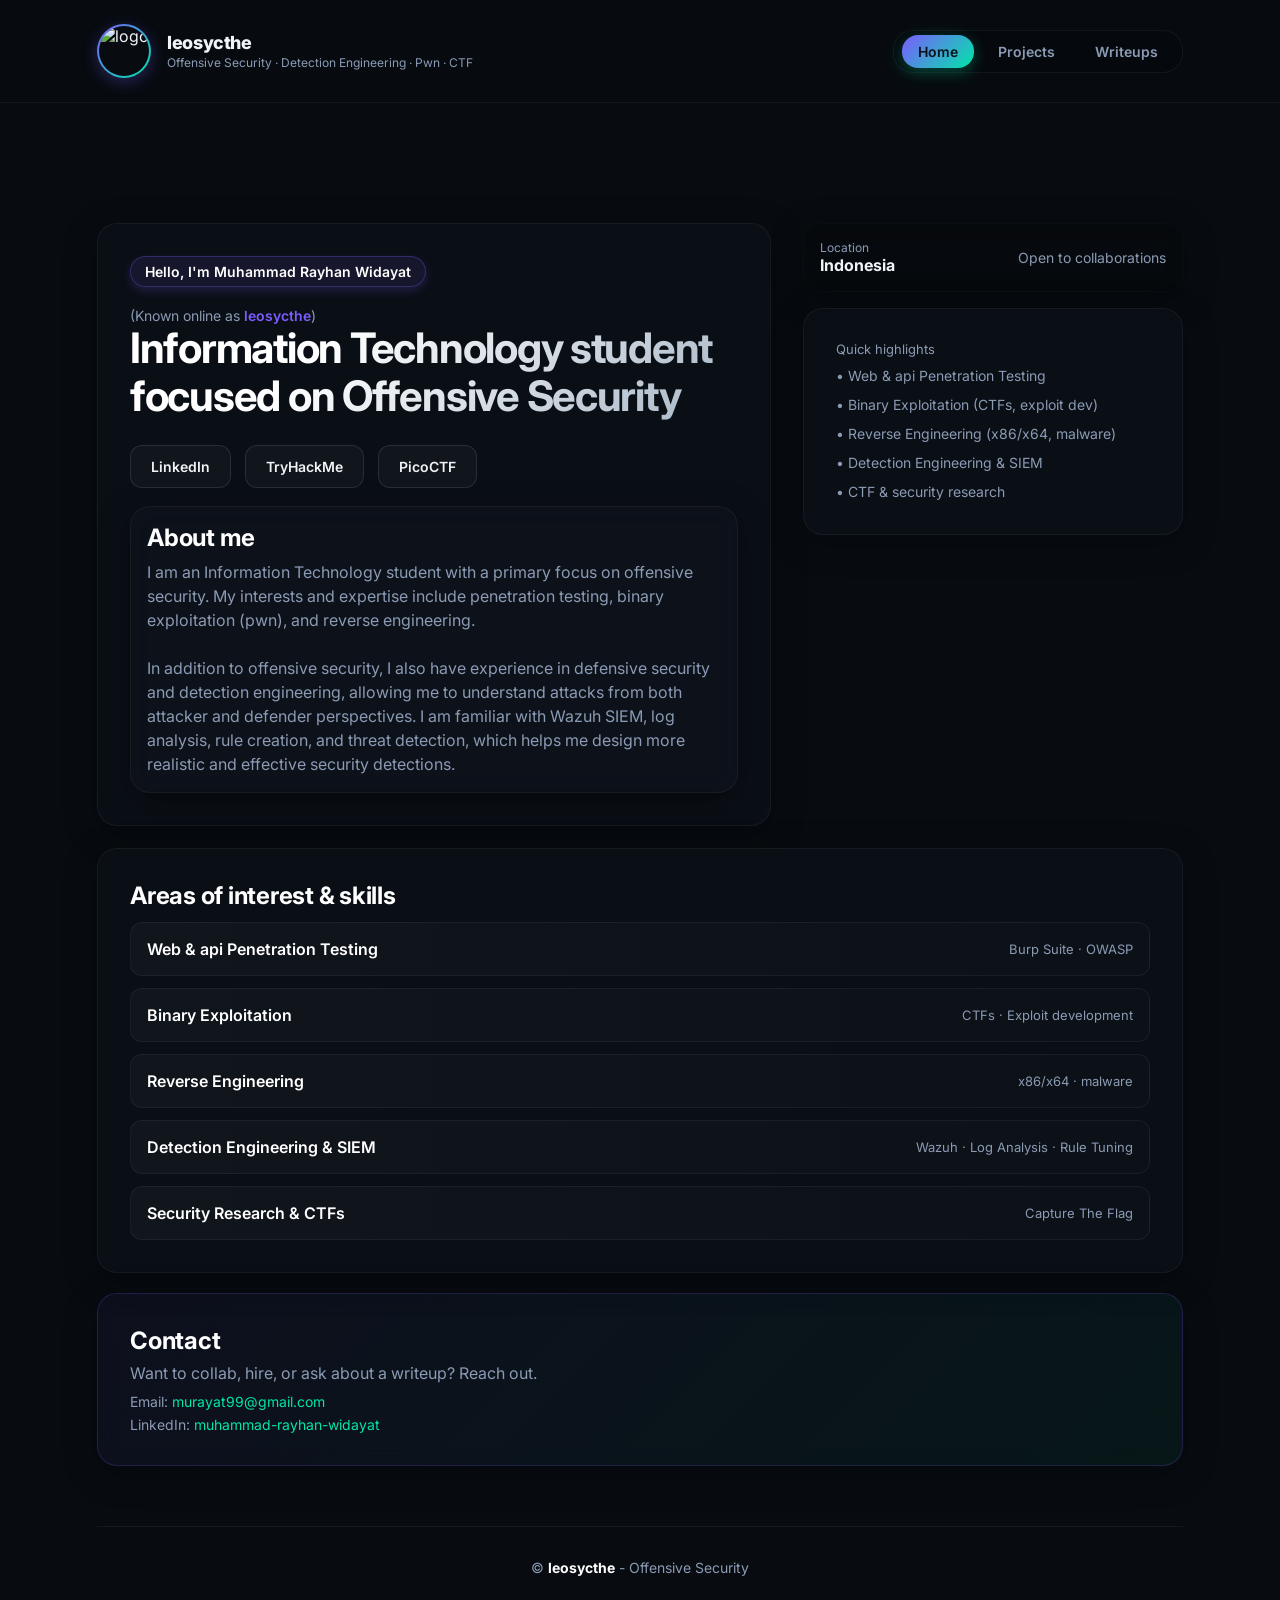
==== index.html @ 74a2d5d4 "pembaruan tampilan" ====
<!doctype html>
<html lang="en">
<head>
  <meta charset="utf-8" />
  <meta name="viewport" content="width=device-width,initial-scale=1" />
  <title>leosycthe — Offensive Security Portfolio</title>
  <link href="https://fonts.googleapis.com/css2?family=Inter:wght@300;400;600;800&display=swap" rel="stylesheet">
  <meta name="description" content="leosycthe — Offensive security student" />
  <link rel="stylesheet" href="style/style.css">
  <!-- FAVICON & APP ICONS -->
  <link rel="manifest" href="/favicon/manifest.json">
  <meta name="theme-color" content="#0b0f14">
  <link rel="icon" type="image/png" sizes="32x32" href="/favicon/favicon-32x32.png">
  <link rel="icon" type="image/png" sizes="16x16" href="/favicon/favicon-16x16.png">
  <link rel="icon" type="image/png" sizes="96x96" href="/favicon/favicon-96x96.png">
  <link rel="shortcut icon" href="/favicon/favicon.ico">
  <!-- Apple iOS -->
  <link rel="apple-touch-icon" sizes="180x180" href="/favicon/apple-icon-180x180.png">
  <!-- Windows tiles -->
  <meta name="msapplication-TileColor" content="#0b0f14">
  <meta name="msapplication-TileImage" content="/favicon/ms-icon-144x144.png">
</head>

<body>
  <header>
    <div class="container">
      <nav>
        <div class="brand">
          <div class="logo"><img src="kanaderasio1.png" alt="logo" class="logo-img"></div>
          <div class="brand-text">
            <div class="brand-name">leosycthe</div>
            <div class="brand-desc">Offensive Security · Detection Engineering · Pwn · CTF</div>
          </div>
        </div>



          <button class="nav-toggle" aria-label="Toggle menu" aria-expanded="false" aria-controls="navlinks">
             <span class="hamburger">
              <span></span>
              <span></span>
              <span></span>
            </span>
          </button>
        <div id="navlinks" class="navlinks">
          <a href="/" class="active">Home</a>
          <a href="project.html">Projects</a>
          <a href="writeup.html">Writeups</a>
        </div>
      </nav>
    </div>
  </header>

  <main>
    <div class="container">
      <section class="hero">
        <div class="hero-left card">
          <div class="role">Hello, I'm <span style="color:#fff">Muhammad Rayhan Widayat</span></div>
            <div style="font-size: 14px; color: var(--muted); margin-top: 4px;">
            (Known online as <span style="color: var(--accent); font-weight: 600;">leosycthe</span>)
            </div>
          <h1>Information Technology student focused on Offensive Security</h1>
          <div class="cta">
            <a class="btn" href="https://www.linkedin.com/in/muhammad-rayhan-widayat/" target="_blank" rel="noopener">LinkedIn</a>
            <a class="btn" href="https://tryhackme.com/p/leosycthe" target="_blank" rel="noopener">TryHackMe</a>
            <a class="btn" href="https://play.picoctf.org/users/leosycthe" target="_blank" rel="noopener">PicoCTF</a>
          </div>

          <section id="about" style="margin-top:18px">
            <div class="card" style="padding:16px">
              <h3 style="margin:0 0 8px">About me</h3>
              <p style="margin:0;color:var(--muted);line-height:1.5">I am an Information Technology student with a primary focus on offensive security. My interests and expertise include penetration testing, binary exploitation (pwn), and reverse engineering.<br><br>In addition to offensive security, I also have experience in defensive security and detection engineering, allowing me to understand attacks from both attacker and defender perspectives. I am familiar with Wazuh SIEM, log analysis, rule creation, and threat detection, which helps me design more realistic and effective security detections.</p>
            </div>
          </section>
        </div>

        <aside class="hero-right">
          <div class="card stat">
            <div>
              <div style="font-size:12px;color:var(--muted)">Location</div>
              <div style="font-weight:700">Indonesia</div>
            </div>
            <div class="small">Open to collaborations</div>
          </div>

          <div class="card">
            <div style="font-size:13px;color:var(--muted);margin-bottom:8px">Quick highlights</div>
            <div style="display:grid;gap:8px">
              <div class="small">• Web & api Penetration Testing</div>
              <div class="small">• Binary Exploitation (CTFs, exploit dev)</div>
              <div class="small">• Reverse Engineering (x86/x64, malware)</div>
              <div class="small">• Detection Engineering & SIEM</div>
              <div class="small">• CTF & security research</div>
            </div>
          </div>


          <!-- masih dalam pengembangan untuk isinya-->
          <!-- <div class="card codebox">
            <div style="font-size:12px;color:var(--muted);margin-bottom:6px">Tech stack</div>
            <div>Tools: Burpsuite, IDA Free, GDB, Genymotion, Nmap, , Burp Suite, Nmap</div>
          </div> -->
        </aside>
      </section>

      <section id="skills" style="margin-top:22px">
        <div class="card">
          <h3 style="margin:0 0 12px">Areas of interest & skills</h3>
          <div class="skills-list">
            <div class="skill"><strong>Web & api Penetration Testing</strong><div style="margin-left:auto;color:var(--muted);font-size:13px">Burp Suite · OWASP</div></div>
            <div class="skill"><strong>Binary Exploitation</strong><div style="margin-left:auto;color:var(--muted);font-size:13px">CTFs · Exploit development</div></div>
            <div class="skill"><strong>Reverse Engineering</strong><div style="margin-left:auto;color:var(--muted);font-size:13px">x86/x64 · malware</div></div>
            <div class="skill"><strong>Detection Engineering & SIEM</strong><div style="margin-left:auto;color:var(--muted);font-size:13px">Wazuh · Log Analysis · Rule Tuning</div></div>
            <div class="skill"><strong>Security Research & CTFs</strong><div style="margin-left:auto;color:var(--muted);font-size:13px">Capture The Flag</div></div>
            
        </div>
      </section>


      <!-- masih dalam pengembangan isinya mau diperbaiki seperti link writeup,ku buka komennya kalau udah jadi halaman writeup dll -->
      <!-- <section id="projects">
        <h3 style="margin:10px 0">Projects & selected work</h3>
        <div class="projects">
          <article class="project card">
            <div>
              <strong>CTF  pwn challenge</strong>
              <p style="margin:8px 0 0;color:var(--muted);font-size:14px">Designed a binary exploitation challenge for CTF participants — includes heap manipulation and ROP.</p>
            </div>
            <div style="display:flex;gap:8px;margin-top:12px">
              <a class="btn" href="#" onclick="alert('Edit project links in the code to point to your repo or writeup')">View repo</a>
              <a class="btn" href="#" onclick="alert('Add writeup URL')">Writeup</a>
            </div>
          </article>

          <article class="project card">
            <div>
              <strong>Web pen-test report</strong>
              <p style="margin:8px 0 0;color:var(--muted);font-size:14px">Comprehensive assessment covering XSS, SQL injection, auth bypass, and deployment hardening recommendations.</p>
            </div>
            <div style="display:flex;gap:8px;margin-top:12px">
              <a class="btn" href="#">View report</a>
              <a class="btn" href="#">Details</a>
            </div>
          </article>

          <article class="project card">
            <div>
              <strong>Reverse engineering: x86 challenge</strong>
              <p style="margin:8px 0 0;color:var(--muted);font-size:14px">Reverse-engineered a protected binary to recover algorithm and bypass license check.</p>
            </div>
            <div style="display:flex;gap:8px;margin-top:12px">
              <a class="btn" href="#">Repo</a>
              <a class="btn" href="#">Writeup</a>
            </div>
          </article>
        </div>
      </section> -->

      <section id="contact" style="margin-top:20px">
        <div class="card" style="display:flex;gap:18px;align-items:center;flex-wrap:wrap;justify-content:space-between">
          <div>
            <h3 style="margin:0 0 8px">Contact</h3>
            <p style="margin:0;color:var(--muted)">Want to collab, hire, or ask about a writeup? Reach out.</p>
            <div style="margin-top:10px;color:var(--muted);font-size:14px">Email: <a href="mailto:murayat99@gmail.com">murayat99@gmail.com</a></div>
            <div style="margin-top:6px;color:var(--muted);font-size:14px">LinkedIn: <a href="https://www.linkedin.com/in/muhammad-rayhan-widayat/" target="_blank" rel="noopener">muhammad-rayhan-widayat</a></div>
          </div>

        <!-- <div style="min-width:260px; margin-left:auto;">
        <a class="btn primary"
        href="https://mail.google.com/mail/?view=cm&fs=1&to=murayat99@gmail.com&su=Hello%20Leo&body=Hi,%20I%20want%20to%20collaborate..."
        target="_blank">
        Send Message
        </a>
        </div> -->

        </div>
      </section>

      <footer>
        <div class="links">
          <div>© <strong>leosycthe</strong> - Offensive Security</div>
        </div>
      </footer>

    </div>
  </main>

  <script>
    // croll dengan smooth
    document.querySelectorAll('a[href^="#"]').forEach(a=>{
      a.addEventListener('click', e=>{
        const href = a.getAttribute('href');
        if(href.length>1){
          e.preventDefault();
          document.querySelector(href).scrollIntoView({behavior:'smooth',block:'start'});
        }
      })
    });

    // Aksesibilitas 
    (function(){
      function handleFirstTab(e){
        if(e.key==='Tab') document.body.classList.add('user-is-tabbing');
      }
      window.addEventListener('keydown', handleFirstTab);
    })();
  </script>
  <script src="script.js"></script>
</body>
</html>
---- style/style.css ----
:root {
  --bg: #080c11;
  --bg-2: #0b1118;
  --panel: rgba(15, 22, 32, 0.4);
  --muted: #8b9bb4;
  --text: #f0f4f8;
  --accent: #7c5cff;
  --accent-2: #00e6a8;
  --glass-bg: rgba(255, 255, 255, 0.02);
  --glass-border: rgba(255, 255, 255, 0.05);
  --card-shadow: 0 8px 32px 0 rgba(0, 0, 0, 0.37);
  font-family: 'Inter', system-ui, -apple-system, sans-serif;
  color-scheme: dark;
}

* { box-sizing: border-box; }

html, body {
  margin: 0;
  padding: 0;
  background-color: var(--bg);
  color: var(--text);
  -webkit-font-smoothing: antialiased;
  min-height: 100vh;
  position: relative;
  overflow-x: clip; /* clip instead of hidden keeps position: sticky working */
}

/* Dynamic Glowing Background Orbs */
body::before, body::after {
  content: "";
  position: fixed;
  border-radius: 50%;
  filter: blur(120px);
  z-index: -1;
  opacity: 0.25;
  animation: pulseRotate 15s infinite alternate ease-in-out;
}
body::before {
  width: 600px;
  height: 600px;
  background: var(--accent);
  top: -150px;
  left: -200px;
}
body::after {
  width: 500px;
  height: 500px;
  background: var(--accent-2);
  bottom: -100px;
  right: -150px;
  animation-duration: 20s;
  animation-direction: alternate-reverse;
}

@keyframes pulseRotate {
  0% { transform: scale(1) translate(0, 0); opacity: 0.2; }
  50% { opacity: 0.35; }
  100% { transform: scale(1.1) translate(50px, 30px); opacity: 0.2; }
}

a { color: var(--accent-2); text-decoration: none; transition: 0.3s ease; }
a:hover { color: #fff; text-shadow: 0 0 8px var(--accent-2); }
img { max-width: 100%; display: block; }

/* Header & Nav */
header {
  position: sticky; top: 0; z-index: 50;
  background: rgba(8, 12, 17, 0.6);
  backdrop-filter: blur(16px);
  -webkit-backdrop-filter: blur(16px);
  border-bottom: 1px solid var(--glass-border);
}
.container { max-width: 1150px; margin: 0 auto; padding: 24px 32px; }

nav { display: flex; gap: 16px; align-items: center; justify-content: space-between; }
.brand { display: flex; align-items: center; gap: 16px; }

/* Enhanced Logo to match the image beautifully */
.logo {
  flex-shrink: 0; /* Mencegah gambar lonjong/tertekan di mobile */
  width: 54px; height: 54px;
  border-radius: 50%;
  overflow: hidden;
  display: flex; align-items: center; justify-content: center;
  border: 2px solid transparent;
  background-image: linear-gradient(var(--bg), var(--bg)), linear-gradient(135deg, var(--accent), var(--accent-2));
  background-origin: border-box;
  background-clip: content-box, border-box;
  box-shadow: 0 4px 15px rgba(124, 92, 255, 0.3);
  transition: transform 0.3s ease;
}
.logo:hover { transform: scale(1.05) rotate(5deg); }
.logo img { width: 100%; height: 100%; object-fit: cover; }

.brand-text { display: flex; flex-direction: column; }
.brand-name { font-weight: 800; font-size: 18px; letter-spacing: -0.02em; }
.brand-desc { font-size: 12px; color: var(--muted); margin-top: 2px; }

.navlinks { display: flex; gap: 8px; align-items: center; background: rgba(0,0,0,0.2); border-radius: 20px; padding: 4px 8px; border: 1px solid var(--glass-border); }
.navlinks a { 
  padding: 8px 16px; border-radius: 16px; font-weight: 600; font-size: 14px; 
  color: var(--muted); transition: 0.3s ease;
}
.navlinks a:hover { color: #fff; background: rgba(255,255,255,0.05); text-shadow: none; }
.navlinks a.active {
  background: linear-gradient(135deg, var(--accent), var(--accent-2));
  color: #0b1118;
  box-shadow: 0 4px 15px rgba(0, 230, 168, 0.3);
}

/* Layout */
main { padding: 48px 0; animation: fadeIn 0.8s ease-out; }
@keyframes fadeIn {
  from { opacity: 0; transform: translateY(20px); }
  to { opacity: 1; transform: translateY(0); }
}

.hero { display: grid; grid-template-columns: 1fr 380px; gap: 32px; align-items: start; }

/* Glassmorphism Cards */
.card {
  background: var(--panel);
  backdrop-filter: blur(10px);
  -webkit-backdrop-filter: blur(10px);
  padding: 32px;
  border-radius: 20px;
  box-shadow: var(--card-shadow);
  border: 1px solid var(--glass-border);
  transition: transform 0.3s ease, border-color 0.3s ease, box-shadow 0.3s ease;
}
.card:hover {
  border-color: rgba(124, 92, 255, 0.4);
  box-shadow: 0 12px 40px rgba(0, 0, 0, 0.5), 0 0 20px rgba(124, 92, 255, 0.1);
}

/* Typography Enhancements */
.role { 
  display: inline-block;
  background: rgba(124,92,255,0.1);
  color: #fff;
  border: 1px solid rgba(124,92,255,0.3);
  padding: 6px 14px;
  border-radius: 24px;
  font-weight: 600;
  font-size: 14px;
  margin-bottom: 16px;
  box-shadow: 0 4px 10px rgba(124,92,255,0.2);
}
.hero-left h1 { 
  font-size: 42px; 
  margin: 0 0 12px; 
  line-height: 1.15;
  letter-spacing: -0.03em;
  background: linear-gradient(135deg, #fff 30%, #a4b4c4 100%);
  -webkit-background-clip: text;
  background-clip: text;
  -webkit-text-fill-color: transparent;
}
.tagline { color: var(--muted); margin-bottom: 24px; font-size: 16px; line-height: 1.6; }

/* Buttons */
.cta { display: flex; gap: 14px; flex-wrap: wrap; margin-top: 24px; }
.btn {
  background: rgba(255,255,255,0.03);
  border: 1px solid rgba(255,255,255,0.1);
  padding: 12px 20px;
  border-radius: 12px;
  color: var(--text);
  font-weight: 600;
  font-size: 14px;
  transition: all 0.3s cubic-bezier(0.4, 0, 0.2, 1);
  cursor: pointer;
}
.btn:hover { 
  background: rgba(255,255,255,0.08); 
  transform: translateY(-2px);
  border-color: rgba(255,255,255,0.2);
  text-shadow: none;
}
.btn.primary { 
  background: linear-gradient(135deg, var(--accent), var(--accent-2));
  color: #0b1118; border: none;
  box-shadow: 0 4px 15px rgba(124, 92, 255, 0.3);
}
.btn.primary:hover {
  transform: translateY(-2px);
  box-shadow: 0 6px 20px rgba(0, 230, 168, 0.4);
  color: #000;
}

/* Right Aside stats */
.hero-right { display: flex; flex-direction: column; gap: 16px; }
.stat {
  display: flex; justify-content: space-between; align-items: center; 
  padding: 16px; border-radius: 16px; background: rgba(0,0,0,0.2);
  border: 1px solid rgba(255,255,255,0.02);
}
.small { font-size: 14px; color: var(--muted); line-height: 1.5; }

/* Sections */
section { margin-top: 48px; }
section h3 { font-size: 24px; margin: 0 0 20px; color: #fff; font-weight: 700; letter-spacing: -0.01em; }

/* Skills List */
.skills-list { display: flex; flex-direction: column; gap: 12px; }
.skill { 
  display: flex; align-items: center; gap: 12px; 
  padding: 16px; border-radius: 12px; 
  background: linear-gradient(90deg, rgba(255,255,255,0.03), rgba(255,255,255,0.01)); 
  border: 1px solid var(--glass-border);
  transition: transform 0.3s ease, border-color 0.3s ease;
}
.skill:hover {
  transform: translateX(5px);
  border-color: rgba(0, 230, 168, 0.4);
  background: linear-gradient(90deg, rgba(0,230,168,0.05), transparent);
}
.skill strong { font-weight: 600; color: #fff; }

/* Projects Grid */
.projects { display: grid; grid-template-columns: repeat(auto-fit, minmax(300px, 1fr)); gap: 24px; }
.project {
  position: relative; overflow: hidden;
  padding: 24px; border-radius: 20px;
  background: linear-gradient(180deg, rgba(20,28,40,0.6), rgba(15,22,32,0.4));
  border: 1px solid var(--glass-border);
  min-height: 220px; display: flex; flex-direction: column; justify-content: space-between; gap: 16px;
  transition: all 0.4s cubic-bezier(0.175, 0.885, 0.32, 1.275);
}
.project::before {
  content: "";
  position: absolute; top: 0; left: 0; right: 0; height: 3px;
  background: linear-gradient(90deg, var(--accent), var(--accent-2));
  opacity: 0; transition: opacity 0.3s ease;
}
.project:hover { transform: translateY(-8px); box-shadow: 0 15px 35px rgba(0,0,0,0.6); border-color: rgba(255,255,255,0.1); }
.project:hover::before { opacity: 1; }

.project .meta { display: flex; align-items: center; color: var(--accent-2); font-size: 12px; font-weight: 600; text-transform: uppercase; letter-spacing: 0.05em; margin-top: 4px; }
.project .title { font-weight: 800; font-size: 20px; color: #fff; }
.project .desc { color: var(--muted); font-size: 15px; line-height: 1.5; margin: 8px 0 0; }
.project .tags { display: flex; gap: 8px; flex-wrap: wrap; margin-top: 16px; }
.tag { 
  font-size: 11px; padding: 4px 10px; border-radius: 20px; 
  background: rgba(124, 92, 255, 0.1); color: #c4b5fd; 
  border: 1px solid rgba(124, 92, 255, 0.2); font-weight: 600;
  text-transform: uppercase; letter-spacing: 0.05em;
}

/* Writeups Page */
.writeup-year { margin-top: 48px; }
.year-title { font-size: 28px; font-weight: 800; color: #fff; margin-bottom: 24px; position:relative; display:inline-block;}
.year-title::after { content:""; position:absolute; bottom:-4px; left:0; width:50%; height:3px; background:var(--accent); border-radius:2px; }

.writeup-list { list-style: none; padding: 0; margin: 0; }
.writeup-list li {
  display: grid; grid-template-columns: 1fr auto; align-items: center; gap: 24px;
  padding: 20px 24px; border-bottom: 1px solid rgba(255,255,255,0.03);
  transition: background 0.3s ease; border-radius: 12px;
}
.writeup-list li:hover { background: rgba(255,255,255,0.02); padding-left: 32px; }
.writeup-list li a { color: #fff; font-weight: 600; font-size: 16px; }
.writeup-list .date { font-size: 14px; color: var(--accent-2); font-weight: 600; }

/* Contact */
#contact .card {
  background: linear-gradient(135deg, rgba(124,92,255,0.05), rgba(0,230,168,0.05));
  border-color: rgba(124,92,255,0.2);
}

/* Footer */
footer { margin-top: 60px; padding: 32px 0; border-top: 1px solid var(--glass-border); color: var(--muted); text-align: center; font-size: 14px; }
.links strong { color: #fff; }

/* Mobile Menu Toggle */
.nav-toggle { display: none; background: transparent; border: 0; padding: 8px; cursor: pointer; }
.hamburger { display: inline-block; width: 24px; height: 18px; position: relative; }
.hamburger span {
  position: absolute; left: 0; right: 0; height: 2px;
  background: #fff; border-radius: 2px;
  transition: all .3s ease;
}
.hamburger span:nth-child(1) { top: 0px; }
.hamburger span:nth-child(2) { top: 8px; }
.hamburger span:nth-child(3) { top: 16px; }

.nav-toggle.open .hamburger span:nth-child(1) { top: 8px; transform: rotate(45deg); }
.nav-toggle.open .hamburger span:nth-child(2) { opacity: 0; }
.nav-toggle.open .hamburger span:nth-child(3) { top: 8px; transform: rotate(-45deg); }

/* Responsive */
@media (max-width: 1000px) {
  .container { padding: 20px 24px; }
  .hero { grid-template-columns: 1fr; gap: 24px; }
  main { padding: 32px 0; }
  
  .brand { gap: 12px; }
  .brand-name { font-size: 16px; }
  .brand-desc { display: none; } /* Sembunyikan deskripsi di mobile agar logo & toggle muat */
  
  .navlinks { display: none; }
  .logo { width: 42px; height: 42px; flex-shrink: 0; }
  
  .hero-right { order: 2; gap: 12px; }
  .hero-left h1 { font-size: 32px; margin-bottom: 8px; }
  .card { padding: 20px; border-radius: 16px; }
  
  .projects { grid-template-columns: 1fr; }
  .project { min-height: auto; padding: 20px; }
  
  .nav-toggle { display: flex; align-items: center; justify-content: center; z-index: 100; padding: 6px; }
  
  .navlinks {
    display: flex; flex-direction: column; position: absolute;
    top: 64px; right: 20px; left: 20px;
    background: rgba(15,22,32,0.95);
    backdrop-filter: blur(20px); -webkit-backdrop-filter: blur(20px);
    padding: 16px; gap: 8px; border-radius: 12px;
    border: 1px solid var(--glass-border);
    box-shadow: 0 20px 40px rgba(0,0,0,0.8);
    opacity: 0; transform: translateY(-10px);
    pointer-events: none; transition: all .3s ease; z-index: 60;
  }
  .navlinks a { width: 100%; text-align: center; }
  .navlinks.open { opacity: 1; transform: translateY(0); pointer-events: auto; }
}
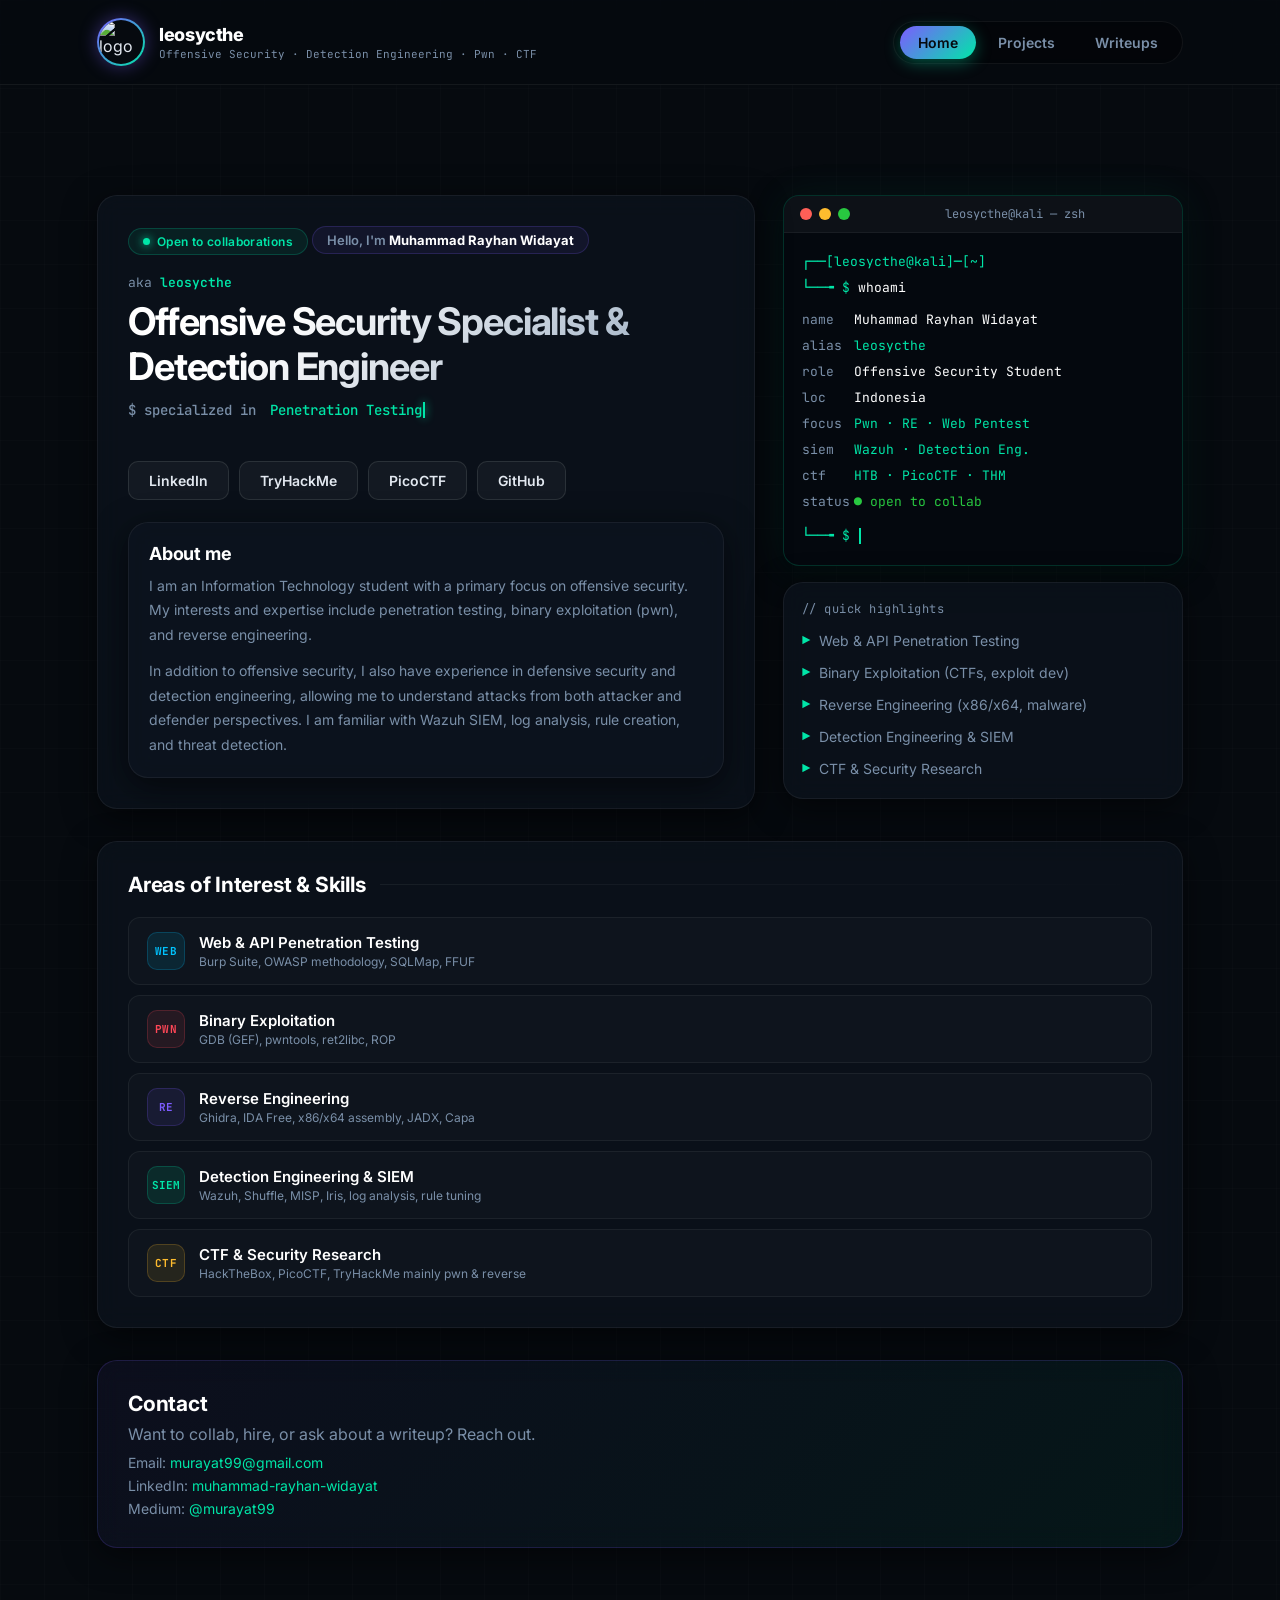
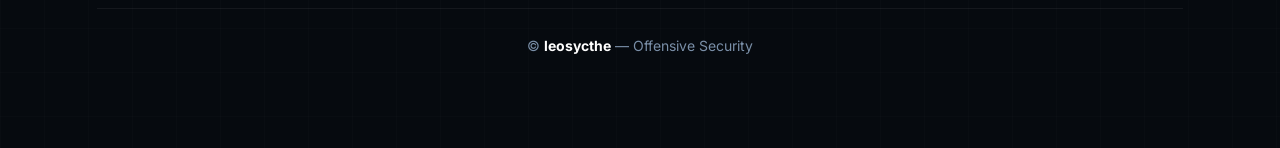
==== commit c4d281fb: "update and SEO" ====
--- a/index.html
+++ b/index.html
@@ -3,22 +3,76 @@
 <head>
   <meta charset="utf-8" />
   <meta name="viewport" content="width=device-width,initial-scale=1" />
-  <title>leosycthe — Offensive Security Portfolio</title>
-  <link href="https://fonts.googleapis.com/css2?family=Inter:wght@300;400;600;800&display=swap" rel="stylesheet">
-  <meta name="description" content="leosycthe — Offensive security student" />
+  <title>Muhammad Rayhan Widayat (leosycthe) — Offensive Security & Detection Engineering</title>
+  <meta name="description" content="Portfolio of Muhammad Rayhan Widayat, an IT student specializing in offensive security: web & API pentesting, binary exploitation (pwn), reverse engineering, and detection engineering with Wazuh SIEM." />
+  <meta name="robots" content="index, follow" />
+  <meta name="author" content="Muhammad Rayhan Widayat" />
+  <link rel="canonical" href="https://leosycthe.github.io/" />
+
+  <!-- Open Graph -->
+  <meta property="og:type" content="website" />
+  <meta property="og:url" content="https://leosycthe.github.io/" />
+  <meta property="og:site_name" content="leosycthe" />
+  <meta property="og:title" content="Muhammad Rayhan Widayat — Offensive Security Portfolio" />
+  <meta property="og:description" content="IT student focused on offensive security: web pentesting, binary exploitation, reverse engineering, and detection engineering. CTF player on HackTheBox & PicoCTF." />
+  <meta property="og:image" content="https://leosycthe.github.io/kanaderasio1.png" />
+  <meta property="og:image:width" content="400" />
+  <meta property="og:image:height" content="400" />
+  <meta property="og:locale" content="en_US" />
+
+  <!-- Twitter Card -->
+  <meta name="twitter:card" content="summary" />
+  <meta name="twitter:title" content="Muhammad Rayhan Widayat — Offensive Security Portfolio" />
+  <meta name="twitter:description" content="IT student focused on offensive security: web pentesting, binary exploitation, reverse engineering, and detection engineering." />
+  <meta name="twitter:image" content="https://leosycthe.github.io/kanaderasio1.png" />
+
+  <!-- Fonts -->
+  <link rel="preconnect" href="https://fonts.googleapis.com" />
+  <link rel="preconnect" href="https://fonts.gstatic.com" crossorigin />
+  <link href="https://fonts.googleapis.com/css2?family=Inter:wght@300;400;600;800&family=JetBrains+Mono:wght@400;500;700&display=swap" rel="stylesheet">
   <link rel="stylesheet" href="style/style.css">
-  <!-- FAVICON & APP ICONS -->
+
+  <!-- Favicon -->
   <link rel="manifest" href="/favicon/manifest.json">
-  <meta name="theme-color" content="#0b0f14">
+  <meta name="theme-color" content="#060a0f">
   <link rel="icon" type="image/png" sizes="32x32" href="/favicon/favicon-32x32.png">
   <link rel="icon" type="image/png" sizes="16x16" href="/favicon/favicon-16x16.png">
   <link rel="icon" type="image/png" sizes="96x96" href="/favicon/favicon-96x96.png">
   <link rel="shortcut icon" href="/favicon/favicon.ico">
-  <!-- Apple iOS -->
   <link rel="apple-touch-icon" sizes="180x180" href="/favicon/apple-icon-180x180.png">
-  <!-- Windows tiles -->
-  <meta name="msapplication-TileColor" content="#0b0f14">
+  <meta name="msapplication-TileColor" content="#060a0f">
   <meta name="msapplication-TileImage" content="/favicon/ms-icon-144x144.png">
+
+  <!-- Structured data -->
+  <script type="application/ld+json">
+  {
+    "@context": "https://schema.org",
+    "@type": "Person",
+    "name": "Muhammad Rayhan Widayat",
+    "alternateName": "leosycthe",
+    "url": "https://leosycthe.github.io/",
+    "image": "https://leosycthe.github.io/kanaderasio1.png",
+    "email": "murayat99@gmail.com",
+    "jobTitle": "Offensive Security Student",
+    "description": "Information Technology student specializing in web & API penetration testing, binary exploitation, reverse engineering, and detection engineering with Wazuh SIEM.",
+    "knowsAbout": [
+      "Web Penetration Testing",
+      "API Security",
+      "Binary Exploitation",
+      "Reverse Engineering",
+      "Detection Engineering",
+      "SIEM",
+      "Capture The Flag"
+    ],
+    "sameAs": [
+      "https://www.linkedin.com/in/muhammad-rayhan-widayat/",
+      "https://github.com/muhammadrayhanwidayat",
+      "https://tryhackme.com/p/leosycthe",
+      "https://play.picoctf.org/users/leosycthe",
+      "https://medium.com/@murayat99"
+    ]
+  }
+  </script>
 </head>
 
 <body>
@@ -33,15 +87,9 @@
           </div>
         </div>
 
-
-
-          <button class="nav-toggle" aria-label="Toggle menu" aria-expanded="false" aria-controls="navlinks">
-             <span class="hamburger">
-              <span></span>
-              <span></span>
-              <span></span>
-            </span>
-          </button>
+        <button class="nav-toggle" aria-label="Toggle menu" aria-expanded="false" aria-controls="navlinks">
+          <span class="hamburger"><span></span><span></span><span></span></span>
+        </button>
         <div id="navlinks" class="navlinks">
           <a href="/" class="active">Home</a>
           <a href="project.html">Projects</a>
@@ -54,131 +102,179 @@
   <main>
     <div class="container">
       <section class="hero">
+
+        <!-- Left column -->
         <div class="hero-left card">
-          <div class="role">Hello, I'm <span style="color:#fff">Muhammad Rayhan Widayat</span></div>
-            <div style="font-size: 14px; color: var(--muted); margin-top: 4px;">
-            (Known online as <span style="color: var(--accent); font-weight: 600;">leosycthe</span>)
-            </div>
-          <h1>Information Technology student focused on Offensive Security</h1>
+          <div class="badge"><span class="badge-dot"></span>Open to collaborations</div>
+          <div class="role">Hello, I'm <span style="color:#fff;font-weight:700">Muhammad Rayhan Widayat</span></div>
+          <div style="font-size:13px;color:var(--muted);margin-top:3px;margin-bottom:2px;font-family:'JetBrains Mono',monospace">
+            aka <span style="color:var(--accent-2);font-weight:600">leosycthe</span>
+          </div>
+          <h1>Offensive Security Specialist &amp; Detection Engineer</h1>
+
+          <div class="typing-wrapper">
+            <span class="typing-prefix">$ specialized in&nbsp;</span>
+            <span id="typing-text"></span><span class="cursor"></span>
+          </div>
+
           <div class="cta">
             <a class="btn" href="https://www.linkedin.com/in/muhammad-rayhan-widayat/" target="_blank" rel="noopener">LinkedIn</a>
             <a class="btn" href="https://tryhackme.com/p/leosycthe" target="_blank" rel="noopener">TryHackMe</a>
             <a class="btn" href="https://play.picoctf.org/users/leosycthe" target="_blank" rel="noopener">PicoCTF</a>
-          </div>
-
-          <section id="about" style="margin-top:18px">
-            <div class="card" style="padding:16px">
-              <h3 style="margin:0 0 8px">About me</h3>
-              <p style="margin:0;color:var(--muted);line-height:1.5">I am an Information Technology student with a primary focus on offensive security. My interests and expertise include penetration testing, binary exploitation (pwn), and reverse engineering.<br><br>In addition to offensive security, I also have experience in defensive security and detection engineering, allowing me to understand attacks from both attacker and defender perspectives. I am familiar with Wazuh SIEM, log analysis, rule creation, and threat detection, which helps me design more realistic and effective security detections.</p>
+            <a class="btn" href="https://github.com/muhammadrayhanwidayat" target="_blank" rel="noopener">GitHub</a>
+          </div>
+
+          <section id="about" style="margin-top:22px">
+            <div class="card" style="padding:20px">
+              <h3 style="margin:0 0 10px;font-size:18px">About me</h3>
+              <p style="margin:0;color:var(--muted);line-height:1.75;font-size:14px">
+                I am an Information Technology student with a primary focus on offensive security.
+                My interests and expertise include penetration testing, binary exploitation (pwn), and reverse engineering.
+              </p>
+              <p style="margin:12px 0 0;color:var(--muted);line-height:1.75;font-size:14px">
+                In addition to offensive security, I also have experience in defensive security and detection engineering,
+                allowing me to understand attacks from both attacker and defender perspectives.
+                I am familiar with Wazuh SIEM, log analysis, rule creation, and threat detection.
+              </p>
             </div>
           </section>
         </div>
 
+        <!-- Right column -->
         <aside class="hero-right">
-          <div class="card stat">
-            <div>
-              <div style="font-size:12px;color:var(--muted)">Location</div>
-              <div style="font-weight:700">Indonesia</div>
-            </div>
-            <div class="small">Open to collaborations</div>
-          </div>
-
-          <div class="card">
-            <div style="font-size:13px;color:var(--muted);margin-bottom:8px">Quick highlights</div>
-            <div style="display:grid;gap:8px">
-              <div class="small">• Web & api Penetration Testing</div>
-              <div class="small">• Binary Exploitation (CTFs, exploit dev)</div>
-              <div class="small">• Reverse Engineering (x86/x64, malware)</div>
-              <div class="small">• Detection Engineering & SIEM</div>
-              <div class="small">• CTF & security research</div>
-            </div>
-          </div>
-
-
-          <!-- masih dalam pengembangan untuk isinya-->
-          <!-- <div class="card codebox">
-            <div style="font-size:12px;color:var(--muted);margin-bottom:6px">Tech stack</div>
-            <div>Tools: Burpsuite, IDA Free, GDB, Genymotion, Nmap, , Burp Suite, Nmap</div>
-          </div> -->
+
+          <!-- Terminal whoami block -->
+          <div class="terminal">
+            <div class="terminal-header">
+              <span class="tdot tdot-red"></span>
+              <span class="tdot tdot-yellow"></span>
+              <span class="tdot tdot-green"></span>
+              <span class="terminal-title">leosycthe@kali — zsh</span>
+            </div>
+            <div class="terminal-body">
+              <div><span class="t-prompt">┌──[leosycthe@kali]─[~]</span></div>
+              <div><span class="t-prompt">└──╼ $ </span><span class="t-cmd">whoami</span></div>
+              <div style="margin-top:6px">
+                <div class="t-line"><span class="t-key">name  </span><span class="t-val-w">Muhammad Rayhan Widayat</span></div>
+                <div class="t-line"><span class="t-key">alias </span><span class="t-val">leosycthe</span></div>
+                <div class="t-line"><span class="t-key">role  </span><span class="t-val-w">Offensive Security Student</span></div>
+                <div class="t-line"><span class="t-key">loc   </span><span class="t-val-w">Indonesia</span></div>
+                <div class="t-line"><span class="t-key">focus </span><span class="t-val">Pwn · RE · Web Pentest</span></div>
+                <div class="t-line"><span class="t-key">siem  </span><span class="t-val">Wazuh · Detection Eng.</span></div>
+                <div class="t-line"><span class="t-key">ctf   </span><span class="t-val">HTB · PicoCTF · THM</span></div>
+                <div class="t-line"><span class="t-key">status</span><span class="t-ok">● open to collab</span></div>
+              </div>
+              <div style="margin-top:8px">
+                <span class="t-prompt">└──╼ $ </span><span class="cursor" style="background:var(--accent-2);box-shadow:none"></span>
+              </div>
+            </div>
+          </div>
+
+          <!-- Quick highlights -->
+          <div class="card" style="padding:18px">
+            <div style="font-size:12px;color:var(--muted);margin-bottom:12px;font-family:'JetBrains Mono',monospace;letter-spacing:0.04em">// quick highlights</div>
+            <div style="display:grid;gap:9px">
+              <div class="small" style="display:flex;align-items:center;gap:9px">
+                <span style="color:var(--accent-2);font-family:monospace;font-weight:700">&#x25BA;</span>
+                Web &amp; API Penetration Testing
+              </div>
+              <div class="small" style="display:flex;align-items:center;gap:9px">
+                <span style="color:var(--accent-2);font-family:monospace;font-weight:700">&#x25BA;</span>
+                Binary Exploitation (CTFs, exploit dev)
+              </div>
+              <div class="small" style="display:flex;align-items:center;gap:9px">
+                <span style="color:var(--accent-2);font-family:monospace;font-weight:700">&#x25BA;</span>
+                Reverse Engineering (x86/x64, malware)
+              </div>
+              <div class="small" style="display:flex;align-items:center;gap:9px">
+                <span style="color:var(--accent-2);font-family:monospace;font-weight:700">&#x25BA;</span>
+                Detection Engineering &amp; SIEM
+              </div>
+              <div class="small" style="display:flex;align-items:center;gap:9px">
+                <span style="color:var(--accent-2);font-family:monospace;font-weight:700">&#x25BA;</span>
+                CTF &amp; Security Research
+              </div>
+            </div>
+          </div>
+
         </aside>
       </section>
 
-      <section id="skills" style="margin-top:22px">
+      <!-- Skills -->
+      <section id="skills" style="margin-top:32px" class="reveal">
         <div class="card">
-          <h3 style="margin:0 0 12px">Areas of interest & skills</h3>
+          <div class="section-header">
+            <h3>Areas of Interest &amp; Skills</h3>
+            <div class="section-line"></div>
+          </div>
           <div class="skills-list">
-            <div class="skill"><strong>Web & api Penetration Testing</strong><div style="margin-left:auto;color:var(--muted);font-size:13px">Burp Suite · OWASP</div></div>
-            <div class="skill"><strong>Binary Exploitation</strong><div style="margin-left:auto;color:var(--muted);font-size:13px">CTFs · Exploit development</div></div>
-            <div class="skill"><strong>Reverse Engineering</strong><div style="margin-left:auto;color:var(--muted);font-size:13px">x86/x64 · malware</div></div>
-            <div class="skill"><strong>Detection Engineering & SIEM</strong><div style="margin-left:auto;color:var(--muted);font-size:13px">Wazuh · Log Analysis · Rule Tuning</div></div>
-            <div class="skill"><strong>Security Research & CTFs</strong><div style="margin-left:auto;color:var(--muted);font-size:13px">Capture The Flag</div></div>
-            
+
+            <div class="skill">
+              <div class="skill-cat web">WEB</div>
+              <div class="skill-info">
+                <strong>Web &amp; API Penetration Testing</strong>
+                <div class="skill-tools">Burp Suite, OWASP methodology, SQLMap, FFUF</div>
+              </div>
+            </div>
+
+            <div class="skill">
+              <div class="skill-cat pwn">PWN</div>
+              <div class="skill-info">
+                <strong>Binary Exploitation</strong>
+                <div class="skill-tools">GDB (GEF), pwntools, ret2libc, ROP</div>
+              </div>
+            </div>
+
+            <div class="skill">
+              <div class="skill-cat re">RE</div>
+              <div class="skill-info">
+                <strong>Reverse Engineering</strong>
+                <div class="skill-tools">Ghidra, IDA Free, x86/x64 assembly, JADX, Capa</div>
+              </div>
+            </div>
+
+            <div class="skill">
+              <div class="skill-cat siem">SIEM</div>
+              <div class="skill-info">
+                <strong>Detection Engineering &amp; SIEM</strong>
+                <div class="skill-tools">Wazuh, Shuffle, MISP, Iris, log analysis, rule tuning</div>
+              </div>
+            </div>
+
+            <div class="skill">
+              <div class="skill-cat ctf">CTF</div>
+              <div class="skill-info">
+                <strong>CTF &amp; Security Research</strong>
+                <div class="skill-tools">HackTheBox, PicoCTF, TryHackMe mainly pwn &amp; reverse</div>
+              </div>
+            </div>
+
+          </div>
         </div>
       </section>
 
-
-      <!-- masih dalam pengembangan isinya mau diperbaiki seperti link writeup,ku buka komennya kalau udah jadi halaman writeup dll -->
-      <!-- <section id="projects">
-        <h3 style="margin:10px 0">Projects & selected work</h3>
-        <div class="projects">
-          <article class="project card">
-            <div>
-              <strong>CTF  pwn challenge</strong>
-              <p style="margin:8px 0 0;color:var(--muted);font-size:14px">Designed a binary exploitation challenge for CTF participants — includes heap manipulation and ROP.</p>
-            </div>
-            <div style="display:flex;gap:8px;margin-top:12px">
-              <a class="btn" href="#" onclick="alert('Edit project links in the code to point to your repo or writeup')">View repo</a>
-              <a class="btn" href="#" onclick="alert('Add writeup URL')">Writeup</a>
-            </div>
-          </article>
-
-          <article class="project card">
-            <div>
-              <strong>Web pen-test report</strong>
-              <p style="margin:8px 0 0;color:var(--muted);font-size:14px">Comprehensive assessment covering XSS, SQL injection, auth bypass, and deployment hardening recommendations.</p>
-            </div>
-            <div style="display:flex;gap:8px;margin-top:12px">
-              <a class="btn" href="#">View report</a>
-              <a class="btn" href="#">Details</a>
-            </div>
-          </article>
-
-          <article class="project card">
-            <div>
-              <strong>Reverse engineering: x86 challenge</strong>
-              <p style="margin:8px 0 0;color:var(--muted);font-size:14px">Reverse-engineered a protected binary to recover algorithm and bypass license check.</p>
-            </div>
-            <div style="display:flex;gap:8px;margin-top:12px">
-              <a class="btn" href="#">Repo</a>
-              <a class="btn" href="#">Writeup</a>
-            </div>
-          </article>
-        </div>
-      </section> -->
-
-      <section id="contact" style="margin-top:20px">
-        <div class="card" style="display:flex;gap:18px;align-items:center;flex-wrap:wrap;justify-content:space-between">
+      <!-- Contact -->
+      <section id="contact" style="margin-top:32px" class="reveal">
+        <div class="card" style="display:flex;gap:20px;align-items:center;flex-wrap:wrap;justify-content:space-between">
           <div>
             <h3 style="margin:0 0 8px">Contact</h3>
             <p style="margin:0;color:var(--muted)">Want to collab, hire, or ask about a writeup? Reach out.</p>
-            <div style="margin-top:10px;color:var(--muted);font-size:14px">Email: <a href="mailto:murayat99@gmail.com">murayat99@gmail.com</a></div>
-            <div style="margin-top:6px;color:var(--muted);font-size:14px">LinkedIn: <a href="https://www.linkedin.com/in/muhammad-rayhan-widayat/" target="_blank" rel="noopener">muhammad-rayhan-widayat</a></div>
-          </div>
-
-        <!-- <div style="min-width:260px; margin-left:auto;">
-        <a class="btn primary"
-        href="https://mail.google.com/mail/?view=cm&fs=1&to=murayat99@gmail.com&su=Hello%20Leo&body=Hi,%20I%20want%20to%20collaborate..."
-        target="_blank">
-        Send Message
-        </a>
-        </div> -->
-
+            <div style="margin-top:10px;color:var(--muted);font-size:14px">
+              Email: <a href="mailto:murayat99@gmail.com">murayat99@gmail.com</a>
+            </div>
+            <div style="margin-top:6px;color:var(--muted);font-size:14px">
+              LinkedIn: <a href="https://www.linkedin.com/in/muhammad-rayhan-widayat/" target="_blank" rel="noopener">muhammad-rayhan-widayat</a>
+            </div>
+            <div style="margin-top:6px;color:var(--muted);font-size:14px">
+              Medium: <a href="https://medium.com/@murayat99" target="_blank" rel="noopener">@murayat99</a>
+            </div>
+          </div>
         </div>
       </section>
 
       <footer>
         <div class="links">
-          <div>© <strong>leosycthe</strong> - Offensive Security</div>
+          <div>&copy; <strong>leosycthe</strong> &mdash; Offensive Security</div>
         </div>
       </footer>
 
@@ -186,18 +282,15 @@
   </main>
 
   <script>
-    // croll dengan smooth
-    document.querySelectorAll('a[href^="#"]').forEach(a=>{
-      a.addEventListener('click', e=>{
+    document.querySelectorAll('a[href^="#"]').forEach(a => {
+      a.addEventListener('click', e => {
         const href = a.getAttribute('href');
-        if(href.length>1){
+        if (href.length > 1) {
           e.preventDefault();
-          document.querySelector(href).scrollIntoView({behavior:'smooth',block:'start'});
+          document.querySelector(href)?.scrollIntoView({ behavior: 'smooth', block: 'start' });
         }
-      })
+      });
     });
-
-    // Aksesibilitas 
     (function(){
       function handleFirstTab(e){
         if(e.key==='Tab') document.body.classList.add('user-is-tabbing');
@@ -207,4 +300,4 @@
   </script>
   <script src="script.js"></script>
 </body>
-</html>+</html>
--- a/style/style.css
+++ b/style/style.css
@@ -1,14 +1,17 @@
 :root {
-  --bg: #080c11;
+  --bg: #060a0f;
   --bg-2: #0b1118;
-  --panel: rgba(15, 22, 32, 0.4);
-  --muted: #8b9bb4;
-  --text: #f0f4f8;
+  --surface: #0d1520;
+  --panel: rgba(13, 21, 32, 0.65);
+  --muted: #7a8fa8;
+  --text: #e2e8f0;
   --accent: #7c5cff;
   --accent-2: #00e6a8;
+  --accent-3: #00c4ff;
+  --neon: #00ff41;
   --glass-bg: rgba(255, 255, 255, 0.02);
-  --glass-border: rgba(255, 255, 255, 0.05);
-  --card-shadow: 0 8px 32px 0 rgba(0, 0, 0, 0.37);
+  --glass-border: rgba(255, 255, 255, 0.06);
+  --card-shadow: 0 8px 32px rgba(0, 0, 0, 0.55);
   font-family: 'Inter', system-ui, -apple-system, sans-serif;
   color-scheme: dark;
 }
@@ -16,309 +19,449 @@
 * { box-sizing: border-box; }
 
 html, body {
-  margin: 0;
-  padding: 0;
+  margin: 0; padding: 0;
   background-color: var(--bg);
   color: var(--text);
   -webkit-font-smoothing: antialiased;
   min-height: 100vh;
   position: relative;
-  overflow-x: clip; /* clip instead of hidden keeps position: sticky working */
-}
-
-/* Dynamic Glowing Background Orbs */
+  overflow-x: clip;
+}
+
+/* Subtle grid background */
+body {
+  background-image:
+    linear-gradient(rgba(255,255,255,0.012) 1px, transparent 1px),
+    linear-gradient(90deg, rgba(255,255,255,0.012) 1px, transparent 1px);
+  background-size: 44px 44px;
+}
+
+/* Ambient orbs */
 body::before, body::after {
   content: "";
   position: fixed;
   border-radius: 50%;
-  filter: blur(120px);
+  filter: blur(130px);
   z-index: -1;
-  opacity: 0.25;
-  animation: pulseRotate 15s infinite alternate ease-in-out;
+  animation: pulseOrb 18s infinite alternate ease-in-out;
 }
 body::before {
-  width: 600px;
-  height: 600px;
+  width: 700px; height: 700px;
   background: var(--accent);
-  top: -150px;
-  left: -200px;
+  top: -220px; left: -260px;
+  opacity: 0.18;
 }
 body::after {
-  width: 500px;
-  height: 500px;
+  width: 600px; height: 600px;
   background: var(--accent-2);
-  bottom: -100px;
-  right: -150px;
-  animation-duration: 20s;
+  bottom: -180px; right: -220px;
+  opacity: 0.16;
+  animation-duration: 24s;
   animation-direction: alternate-reverse;
 }
 
-@keyframes pulseRotate {
-  0% { transform: scale(1) translate(0, 0); opacity: 0.2; }
-  50% { opacity: 0.35; }
-  100% { transform: scale(1.1) translate(50px, 30px); opacity: 0.2; }
-}
-
-a { color: var(--accent-2); text-decoration: none; transition: 0.3s ease; }
-a:hover { color: #fff; text-shadow: 0 0 8px var(--accent-2); }
+@keyframes pulseOrb {
+  0%   { transform: scale(1) translate(0, 0);        opacity: 0.12; }
+  50%  {                                              opacity: 0.22; }
+  100% { transform: scale(1.12) translate(60px, 40px); opacity: 0.12; }
+}
+
+a { color: var(--accent-2); text-decoration: none; transition: color 0.25s, text-shadow 0.25s; }
+a:hover { color: #fff; text-shadow: 0 0 10px rgba(0, 230, 168, 0.5); }
 img { max-width: 100%; display: block; }
 
-/* Header & Nav */
+/* ─── Header ─── */
 header {
   position: sticky; top: 0; z-index: 50;
-  background: rgba(8, 12, 17, 0.6);
-  backdrop-filter: blur(16px);
-  -webkit-backdrop-filter: blur(16px);
+  background: rgba(6, 10, 15, 0.75);
+  backdrop-filter: blur(20px);
+  -webkit-backdrop-filter: blur(20px);
   border-bottom: 1px solid var(--glass-border);
 }
-.container { max-width: 1150px; margin: 0 auto; padding: 24px 32px; }
+.container { max-width: 1150px; margin: 0 auto; padding: 18px 32px; }
 
 nav { display: flex; gap: 16px; align-items: center; justify-content: space-between; }
-.brand { display: flex; align-items: center; gap: 16px; }
-
-/* Enhanced Logo to match the image beautifully */
+.brand { display: flex; align-items: center; gap: 14px; }
+
 .logo {
-  flex-shrink: 0; /* Mencegah gambar lonjong/tertekan di mobile */
-  width: 54px; height: 54px;
-  border-radius: 50%;
-  overflow: hidden;
+  flex-shrink: 0;
+  width: 48px; height: 48px;
+  border-radius: 50%; overflow: hidden;
   display: flex; align-items: center; justify-content: center;
   border: 2px solid transparent;
   background-image: linear-gradient(var(--bg), var(--bg)), linear-gradient(135deg, var(--accent), var(--accent-2));
   background-origin: border-box;
   background-clip: content-box, border-box;
-  box-shadow: 0 4px 15px rgba(124, 92, 255, 0.3);
-  transition: transform 0.3s ease;
-}
-.logo:hover { transform: scale(1.05) rotate(5deg); }
+  box-shadow: 0 0 18px rgba(124, 92, 255, 0.4);
+  transition: transform 0.3s ease, box-shadow 0.3s ease;
+}
+.logo:hover { transform: scale(1.06) rotate(5deg); box-shadow: 0 0 28px rgba(0, 230, 168, 0.5); }
 .logo img { width: 100%; height: 100%; object-fit: cover; }
+.logo-img { width: 100%; height: 100%; object-fit: cover; }
 
 .brand-text { display: flex; flex-direction: column; }
-.brand-name { font-weight: 800; font-size: 18px; letter-spacing: -0.02em; }
-.brand-desc { font-size: 12px; color: var(--muted); margin-top: 2px; }
-
-.navlinks { display: flex; gap: 8px; align-items: center; background: rgba(0,0,0,0.2); border-radius: 20px; padding: 4px 8px; border: 1px solid var(--glass-border); }
-.navlinks a { 
-  padding: 8px 16px; border-radius: 16px; font-weight: 600; font-size: 14px; 
-  color: var(--muted); transition: 0.3s ease;
+.brand-name {
+  font-weight: 800; font-size: 18px; letter-spacing: -0.02em;
+  background: linear-gradient(135deg, #fff 40%, var(--accent-2) 100%);
+  -webkit-background-clip: text; background-clip: text;
+  -webkit-text-fill-color: transparent;
+}
+.brand-desc {
+  font-size: 11px; color: var(--muted); margin-top: 2px;
+  font-family: 'JetBrains Mono', 'Fira Code', monospace;
+}
+
+.navlinks {
+  display: flex; gap: 4px; align-items: center;
+  background: rgba(0,0,0,0.3); border-radius: 24px;
+  padding: 4px 6px; border: 1px solid var(--glass-border);
+}
+.navlinks a {
+  padding: 8px 18px; border-radius: 20px;
+  font-weight: 600; font-size: 14px;
+  color: var(--muted); transition: all 0.25s ease;
 }
 .navlinks a:hover { color: #fff; background: rgba(255,255,255,0.05); text-shadow: none; }
 .navlinks a.active {
   background: linear-gradient(135deg, var(--accent), var(--accent-2));
-  color: #0b1118;
-  box-shadow: 0 4px 15px rgba(0, 230, 168, 0.3);
-}
-
-/* Layout */
-main { padding: 48px 0; animation: fadeIn 0.8s ease-out; }
+  color: #060a0f;
+  box-shadow: 0 4px 16px rgba(0, 230, 168, 0.35);
+}
+
+/* ─── Layout ─── */
+main { padding: 48px 0; animation: fadeIn 0.55s ease-out; }
 @keyframes fadeIn {
-  from { opacity: 0; transform: translateY(20px); }
-  to { opacity: 1; transform: translateY(0); }
-}
-
-.hero { display: grid; grid-template-columns: 1fr 380px; gap: 32px; align-items: start; }
-
-/* Glassmorphism Cards */
+  from { opacity: 0; transform: translateY(14px); }
+  to   { opacity: 1; transform: translateY(0);    }
+}
+
+.hero { display: grid; grid-template-columns: 1fr 400px; gap: 28px; align-items: start; }
+
+/* ─── Cards ─── */
 .card {
   background: var(--panel);
-  backdrop-filter: blur(10px);
-  -webkit-backdrop-filter: blur(10px);
-  padding: 32px;
+  backdrop-filter: blur(12px);
+  -webkit-backdrop-filter: blur(12px);
+  padding: 30px;
   border-radius: 20px;
   box-shadow: var(--card-shadow);
   border: 1px solid var(--glass-border);
   transition: transform 0.3s ease, border-color 0.3s ease, box-shadow 0.3s ease;
 }
 .card:hover {
-  border-color: rgba(124, 92, 255, 0.4);
-  box-shadow: 0 12px 40px rgba(0, 0, 0, 0.5), 0 0 20px rgba(124, 92, 255, 0.1);
-}
-
-/* Typography Enhancements */
-.role { 
+  border-color: rgba(124, 92, 255, 0.28);
+  box-shadow: 0 16px 48px rgba(0, 0, 0, 0.6), 0 0 24px rgba(124, 92, 255, 0.08);
+}
+
+/* Online badge */
+.badge {
+  display: inline-flex; align-items: center; gap: 7px;
+  background: rgba(0, 230, 168, 0.07);
+  color: var(--accent-2);
+  border: 1px solid rgba(0, 230, 168, 0.2);
+  padding: 5px 14px; border-radius: 24px;
+  font-weight: 600; font-size: 12px;
+  margin-bottom: 16px;
+  letter-spacing: 0.03em;
+}
+.badge-dot {
+  width: 7px; height: 7px; border-radius: 50%;
+  background: var(--accent-2);
+  box-shadow: 0 0 8px var(--accent-2);
+  animation: blink 2s infinite;
+}
+@keyframes blink { 0%, 100% { opacity: 1; } 50% { opacity: 0.25; } }
+
+.role {
   display: inline-block;
-  background: rgba(124,92,255,0.1);
-  color: #fff;
-  border: 1px solid rgba(124,92,255,0.3);
-  padding: 6px 14px;
-  border-radius: 24px;
-  font-weight: 600;
-  font-size: 14px;
-  margin-bottom: 16px;
-  box-shadow: 0 4px 10px rgba(124,92,255,0.2);
-}
-.hero-left h1 { 
-  font-size: 42px; 
-  margin: 0 0 12px; 
-  line-height: 1.15;
+  background: rgba(124,92,255,0.08);
+  color: var(--muted);
+  border: 1px solid rgba(124,92,255,0.2);
+  padding: 5px 14px; border-radius: 24px;
+  font-weight: 600; font-size: 13px;
+  margin-bottom: 14px;
+}
+
+/* Hero headings */
+.hero-left h1 {
+  font-size: 38px;
+  margin: 8px 0 10px;
+  line-height: 1.18;
   letter-spacing: -0.03em;
-  background: linear-gradient(135deg, #fff 30%, #a4b4c4 100%);
-  -webkit-background-clip: text;
-  background-clip: text;
+  background: linear-gradient(140deg, #fff 25%, #8ba0b8 100%);
+  -webkit-background-clip: text; background-clip: text;
   -webkit-text-fill-color: transparent;
 }
-.tagline { color: var(--muted); margin-bottom: 24px; font-size: 16px; line-height: 1.6; }
+
+/* Typing effect */
+.typing-wrapper {
+  display: inline-flex; align-items: center;
+  font-family: 'JetBrains Mono', 'Fira Code', monospace;
+  font-size: 14px; font-weight: 500;
+  color: var(--accent-2);
+  min-height: 22px;
+  margin-bottom: 18px;
+}
+.typing-prefix { color: var(--muted); margin-right: 6px; }
+.cursor {
+  display: inline-block;
+  width: 2px; height: 16px;
+  background: var(--accent-2);
+  margin-left: 1px;
+  box-shadow: 0 0 8px var(--accent-2);
+  animation: blink 1s step-end infinite;
+  vertical-align: middle;
+}
+
+.tagline { color: var(--muted); margin-bottom: 24px; font-size: 15px; line-height: 1.7; }
 
 /* Buttons */
-.cta { display: flex; gap: 14px; flex-wrap: wrap; margin-top: 24px; }
+.cta { display: flex; gap: 10px; flex-wrap: wrap; margin-top: 22px; }
 .btn {
-  background: rgba(255,255,255,0.03);
+  background: rgba(255,255,255,0.04);
   border: 1px solid rgba(255,255,255,0.1);
-  padding: 12px 20px;
-  border-radius: 12px;
-  color: var(--text);
-  font-weight: 600;
-  font-size: 14px;
-  transition: all 0.3s cubic-bezier(0.4, 0, 0.2, 1);
-  cursor: pointer;
-}
-.btn:hover { 
-  background: rgba(255,255,255,0.08); 
+  padding: 10px 20px; border-radius: 10px;
+  color: var(--text); font-weight: 600; font-size: 14px;
+  transition: all 0.25s cubic-bezier(0.4, 0, 0.2, 1);
+  cursor: pointer; font-family: inherit;
+}
+.btn:hover {
+  background: rgba(255,255,255,0.08);
   transform: translateY(-2px);
   border-color: rgba(255,255,255,0.2);
   text-shadow: none;
-}
-.btn.primary { 
+  box-shadow: 0 8px 20px rgba(0,0,0,0.35);
+  color: #fff;
+}
+.btn.primary {
   background: linear-gradient(135deg, var(--accent), var(--accent-2));
-  color: #0b1118; border: none;
-  box-shadow: 0 4px 15px rgba(124, 92, 255, 0.3);
+  color: #060a0f; border: none;
+  box-shadow: 0 4px 16px rgba(124, 92, 255, 0.4);
 }
 .btn.primary:hover {
   transform: translateY(-2px);
-  box-shadow: 0 6px 20px rgba(0, 230, 168, 0.4);
+  box-shadow: 0 8px 24px rgba(0, 230, 168, 0.5);
   color: #000;
 }
 
-/* Right Aside stats */
+/* Right aside */
 .hero-right { display: flex; flex-direction: column; gap: 16px; }
 .stat {
-  display: flex; justify-content: space-between; align-items: center; 
-  padding: 16px; border-radius: 16px; background: rgba(0,0,0,0.2);
-  border: 1px solid rgba(255,255,255,0.02);
-}
-.small { font-size: 14px; color: var(--muted); line-height: 1.5; }
-
-/* Sections */
-section { margin-top: 48px; }
-section h3 { font-size: 24px; margin: 0 0 20px; color: #fff; font-weight: 700; letter-spacing: -0.01em; }
-
-/* Skills List */
-.skills-list { display: flex; flex-direction: column; gap: 12px; }
-.skill { 
-  display: flex; align-items: center; gap: 12px; 
-  padding: 16px; border-radius: 12px; 
-  background: linear-gradient(90deg, rgba(255,255,255,0.03), rgba(255,255,255,0.01)); 
+  display: flex; justify-content: space-between; align-items: center;
+  padding: 14px; border-radius: 14px;
+  background: rgba(0,0,0,0.22);
+  border: 1px solid rgba(255,255,255,0.03);
+}
+.small { font-size: 14px; color: var(--muted); line-height: 1.65; }
+
+/* ─── Terminal ─── */
+.terminal {
+  background: #04080e;
+  border: 1px solid rgba(0, 230, 168, 0.18);
+  border-radius: 16px; overflow: hidden;
+  box-shadow: 0 0 40px rgba(0, 230, 168, 0.07), var(--card-shadow);
+  font-family: 'JetBrains Mono', 'Fira Code', 'Courier New', monospace;
+}
+.terminal-header {
+  display: flex; align-items: center; gap: 7px;
+  background: rgba(255,255,255,0.035);
+  padding: 10px 16px;
+  border-bottom: 1px solid rgba(255,255,255,0.05);
+}
+.tdot { width: 12px; height: 12px; border-radius: 50%; flex-shrink: 0; }
+.tdot-red    { background: #ff5f57; }
+.tdot-yellow { background: #febc2e; }
+.tdot-green  { background: #28c840; }
+.terminal-title {
+  font-size: 12px; color: var(--muted);
+  margin-left: 6px; flex: 1; text-align: center;
+}
+.terminal-body {
+  padding: 16px 18px;
+  font-size: 13px; line-height: 2;
+  color: var(--text);
+}
+.t-prompt { color: var(--accent-2); }
+.t-cmd    { color: #fff; }
+.t-key    { color: var(--muted); display: inline-block; min-width: 52px; }
+.t-val    { color: var(--accent-2); }
+.t-val-w  { color: #fff; }
+.t-ok     { color: #28c840; }
+.t-line   { display: flex; flex-wrap: nowrap; }
+
+/* ─── Sections ─── */
+section { margin-top: 44px; }
+section h3 { font-size: 21px; margin: 0 0 18px; color: #fff; font-weight: 700; letter-spacing: -0.01em; }
+
+.section-header { display: flex; align-items: center; gap: 14px; margin-bottom: 20px; }
+.section-header h3 { margin: 0; }
+.section-line { flex: 1; height: 1px; background: linear-gradient(90deg, var(--glass-border), transparent); }
+
+/* ─── Skills ─── */
+.skills-list { display: flex; flex-direction: column; gap: 10px; }
+.skill {
+  display: flex; align-items: center; gap: 14px;
+  padding: 14px 18px; border-radius: 12px;
+  background: rgba(255,255,255,0.02);
   border: 1px solid var(--glass-border);
-  transition: transform 0.3s ease, border-color 0.3s ease;
+  transition: transform 0.28s ease, border-color 0.28s ease, background 0.28s ease;
 }
 .skill:hover {
-  transform: translateX(5px);
-  border-color: rgba(0, 230, 168, 0.4);
-  background: linear-gradient(90deg, rgba(0,230,168,0.05), transparent);
-}
-.skill strong { font-weight: 600; color: #fff; }
-
-/* Projects Grid */
-.projects { display: grid; grid-template-columns: repeat(auto-fit, minmax(300px, 1fr)); gap: 24px; }
+  transform: translateX(6px);
+  border-color: rgba(0, 230, 168, 0.28);
+  background: rgba(0, 230, 168, 0.04);
+}
+.skill-cat {
+  flex-shrink: 0;
+  width: 38px; height: 38px;
+  border-radius: 10px;
+  display: flex; align-items: center; justify-content: center;
+  font-family: 'JetBrains Mono', monospace;
+  font-size: 11px; font-weight: 700;
+  letter-spacing: 0.02em;
+}
+.skill-cat.web  { background: rgba(0,196,255,0.1); color: var(--accent-3); border: 1px solid rgba(0,196,255,0.2); }
+.skill-cat.pwn  { background: rgba(255,71,87,0.1);  color: #ff4757;        border: 1px solid rgba(255,71,87,0.2);  }
+.skill-cat.re   { background: rgba(124,92,255,0.1); color: var(--accent);  border: 1px solid rgba(124,92,255,0.2); }
+.skill-cat.siem { background: rgba(0,230,168,0.1);  color: var(--accent-2);border: 1px solid rgba(0,230,168,0.2);  }
+.skill-cat.ctf  { background: rgba(254,188,46,0.1); color: #febc2e;        border: 1px solid rgba(254,188,46,0.2); }
+.skill-info { flex: 1; }
+.skill-info strong { font-weight: 600; color: #fff; font-size: 15px; display: block; }
+.skill-tools { font-size: 12px; color: var(--muted); margin-top: 2px; }
+
+/* ─── Projects ─── */
+.projects { display: grid; grid-template-columns: repeat(auto-fit, minmax(300px, 1fr)); gap: 20px; }
 .project {
   position: relative; overflow: hidden;
-  padding: 24px; border-radius: 20px;
-  background: linear-gradient(180deg, rgba(20,28,40,0.6), rgba(15,22,32,0.4));
+  padding: 22px; border-radius: 18px;
+  background: linear-gradient(160deg, rgba(18,26,40,0.7), rgba(10,16,24,0.5));
   border: 1px solid var(--glass-border);
-  min-height: 220px; display: flex; flex-direction: column; justify-content: space-between; gap: 16px;
-  transition: all 0.4s cubic-bezier(0.175, 0.885, 0.32, 1.275);
+  min-height: 200px; display: flex; flex-direction: column;
+  justify-content: space-between; gap: 14px;
+  transition: all 0.35s cubic-bezier(0.175, 0.885, 0.32, 1.275);
 }
 .project::before {
   content: "";
-  position: absolute; top: 0; left: 0; right: 0; height: 3px;
+  position: absolute; top: 0; left: 0; right: 0; height: 2px;
   background: linear-gradient(90deg, var(--accent), var(--accent-2));
   opacity: 0; transition: opacity 0.3s ease;
 }
-.project:hover { transform: translateY(-8px); box-shadow: 0 15px 35px rgba(0,0,0,0.6); border-color: rgba(255,255,255,0.1); }
+.project::after {
+  content: "";
+  position: absolute; inset: 0;
+  background: radial-gradient(circle at 50% 0%, rgba(124,92,255,0.06), transparent 65%);
+  opacity: 0; transition: opacity 0.35s ease;
+  pointer-events: none;
+}
+.project:hover { transform: translateY(-7px); box-shadow: 0 22px 44px rgba(0,0,0,0.6), 0 0 32px rgba(124,92,255,0.1); border-color: rgba(124,92,255,0.25); }
 .project:hover::before { opacity: 1; }
-
-.project .meta { display: flex; align-items: center; color: var(--accent-2); font-size: 12px; font-weight: 600; text-transform: uppercase; letter-spacing: 0.05em; margin-top: 4px; }
-.project .title { font-weight: 800; font-size: 20px; color: #fff; }
-.project .desc { color: var(--muted); font-size: 15px; line-height: 1.5; margin: 8px 0 0; }
-.project .tags { display: flex; gap: 8px; flex-wrap: wrap; margin-top: 16px; }
-.tag { 
-  font-size: 11px; padding: 4px 10px; border-radius: 20px; 
-  background: rgba(124, 92, 255, 0.1); color: #c4b5fd; 
-  border: 1px solid rgba(124, 92, 255, 0.2); font-weight: 600;
+.project:hover::after  { opacity: 1; }
+
+.project .meta {
+  color: var(--accent-2); font-size: 11px; font-weight: 700;
+  text-transform: uppercase; letter-spacing: 0.07em;
+  font-family: 'JetBrains Mono', monospace; margin-top: 4px;
+}
+.project .title { font-weight: 700; font-size: 18px; color: #fff; }
+.project .desc  { color: var(--muted); font-size: 14px; line-height: 1.65; margin: 6px 0 0; }
+.project .tags  { display: flex; gap: 6px; flex-wrap: wrap; margin-top: 14px; }
+.tag {
+  font-size: 11px; padding: 3px 10px; border-radius: 20px;
+  background: rgba(124,92,255,0.1); color: #c4b5fd;
+  border: 1px solid rgba(124,92,255,0.22); font-weight: 600;
   text-transform: uppercase; letter-spacing: 0.05em;
-}
-
-/* Writeups Page */
-.writeup-year { margin-top: 48px; }
-.year-title { font-size: 28px; font-weight: 800; color: #fff; margin-bottom: 24px; position:relative; display:inline-block;}
-.year-title::after { content:""; position:absolute; bottom:-4px; left:0; width:50%; height:3px; background:var(--accent); border-radius:2px; }
+  font-family: 'JetBrains Mono', monospace;
+}
+
+/* ─── Writeups ─── */
+.writeup-year { margin-top: 40px; }
+.year-title {
+  font-size: 24px; font-weight: 800; color: #fff;
+  margin-bottom: 18px; position: relative; display: inline-block;
+  font-family: 'JetBrains Mono', monospace;
+}
+.year-title::after {
+  content: ""; position: absolute; bottom: -4px; left: 0;
+  width: 55%; height: 2px;
+  background: linear-gradient(90deg, var(--accent), transparent);
+  border-radius: 2px;
+}
 
 .writeup-list { list-style: none; padding: 0; margin: 0; }
 .writeup-list li {
-  display: grid; grid-template-columns: 1fr auto; align-items: center; gap: 24px;
-  padding: 20px 24px; border-bottom: 1px solid rgba(255,255,255,0.03);
-  transition: background 0.3s ease; border-radius: 12px;
-}
-.writeup-list li:hover { background: rgba(255,255,255,0.02); padding-left: 32px; }
-.writeup-list li a { color: #fff; font-weight: 600; font-size: 16px; }
-.writeup-list .date { font-size: 14px; color: var(--accent-2); font-weight: 600; }
-
-/* Contact */
+  display: grid; grid-template-columns: auto 1fr auto; align-items: center; gap: 14px;
+  padding: 15px 18px; border-bottom: 1px solid rgba(255,255,255,0.03);
+  transition: all 0.25s ease; border-radius: 10px; margin-bottom: 2px;
+}
+.writeup-list li::before {
+  content: ">";
+  font-family: 'JetBrains Mono', monospace;
+  color: var(--accent-2); font-weight: 700; font-size: 14px;
+  opacity: 0; transition: opacity 0.25s ease;
+}
+.writeup-list li:hover { background: rgba(255,255,255,0.025); padding-left: 22px; }
+.writeup-list li:hover::before { opacity: 1; }
+.writeup-list li a { color: var(--text); font-weight: 600; font-size: 15px; transition: color 0.2s; }
+.writeup-list li:hover a { color: var(--accent-2); }
+.writeup-list .date {
+  font-size: 12px; color: var(--accent-2); font-weight: 600;
+  font-family: 'JetBrains Mono', monospace; white-space: nowrap;
+}
+
+/* ─── Contact ─── */
 #contact .card {
-  background: linear-gradient(135deg, rgba(124,92,255,0.05), rgba(0,230,168,0.05));
-  border-color: rgba(124,92,255,0.2);
-}
-
-/* Footer */
-footer { margin-top: 60px; padding: 32px 0; border-top: 1px solid var(--glass-border); color: var(--muted); text-align: center; font-size: 14px; }
+  background: linear-gradient(135deg, rgba(124,92,255,0.06), rgba(0,230,168,0.06));
+  border-color: rgba(124,92,255,0.18);
+}
+
+/* ─── Footer ─── */
+footer {
+  margin-top: 60px; padding: 28px 0;
+  border-top: 1px solid var(--glass-border);
+  color: var(--muted); text-align: center; font-size: 14px;
+}
 .links strong { color: #fff; }
 
-/* Mobile Menu Toggle */
+/* ─── Hamburger ─── */
 .nav-toggle { display: none; background: transparent; border: 0; padding: 8px; cursor: pointer; }
 .hamburger { display: inline-block; width: 24px; height: 18px; position: relative; }
 .hamburger span {
   position: absolute; left: 0; right: 0; height: 2px;
-  background: #fff; border-radius: 2px;
-  transition: all .3s ease;
-}
-.hamburger span:nth-child(1) { top: 0px; }
+  background: #fff; border-radius: 2px; transition: all .3s ease;
+}
+.hamburger span:nth-child(1) { top: 0; }
 .hamburger span:nth-child(2) { top: 8px; }
 .hamburger span:nth-child(3) { top: 16px; }
-
 .nav-toggle.open .hamburger span:nth-child(1) { top: 8px; transform: rotate(45deg); }
 .nav-toggle.open .hamburger span:nth-child(2) { opacity: 0; }
 .nav-toggle.open .hamburger span:nth-child(3) { top: 8px; transform: rotate(-45deg); }
 
-/* Responsive */
+/* ─── Scroll reveal ─── */
+.reveal { opacity: 0; transform: translateY(18px); transition: opacity 0.5s ease, transform 0.5s ease; }
+.reveal.visible { opacity: 1; transform: translateY(0); }
+
+/* ─── Responsive ─── */
 @media (max-width: 1000px) {
-  .container { padding: 20px 24px; }
-  .hero { grid-template-columns: 1fr; gap: 24px; }
+  .container { padding: 16px 20px; }
+  .hero { grid-template-columns: 1fr; gap: 20px; }
   main { padding: 32px 0; }
-  
-  .brand { gap: 12px; }
-  .brand-name { font-size: 16px; }
-  .brand-desc { display: none; } /* Sembunyikan deskripsi di mobile agar logo & toggle muat */
-  
+  .brand-desc { display: none; }
   .navlinks { display: none; }
-  .logo { width: 42px; height: 42px; flex-shrink: 0; }
-  
+  .logo { width: 42px; height: 42px; }
   .hero-right { order: 2; gap: 12px; }
-  .hero-left h1 { font-size: 32px; margin-bottom: 8px; }
+  .hero-left h1 { font-size: 28px; }
   .card { padding: 20px; border-radius: 16px; }
-  
   .projects { grid-template-columns: 1fr; }
-  .project { min-height: auto; padding: 20px; }
-  
-  .nav-toggle { display: flex; align-items: center; justify-content: center; z-index: 100; padding: 6px; }
-  
+  .project { min-height: auto; padding: 18px; }
+  .nav-toggle { display: flex; align-items: center; justify-content: center; z-index: 100; }
   .navlinks {
     display: flex; flex-direction: column; position: absolute;
-    top: 64px; right: 20px; left: 20px;
-    background: rgba(15,22,32,0.95);
-    backdrop-filter: blur(20px); -webkit-backdrop-filter: blur(20px);
-    padding: 16px; gap: 8px; border-radius: 12px;
+    top: 66px; right: 16px; left: 16px;
+    background: rgba(8,14,20,0.97);
+    backdrop-filter: blur(24px); -webkit-backdrop-filter: blur(24px);
+    padding: 12px; gap: 6px; border-radius: 14px;
     border: 1px solid var(--glass-border);
-    box-shadow: 0 20px 40px rgba(0,0,0,0.8);
+    box-shadow: 0 20px 40px rgba(0,0,0,0.85);
     opacity: 0; transform: translateY(-10px);
     pointer-events: none; transition: all .3s ease; z-index: 60;
   }
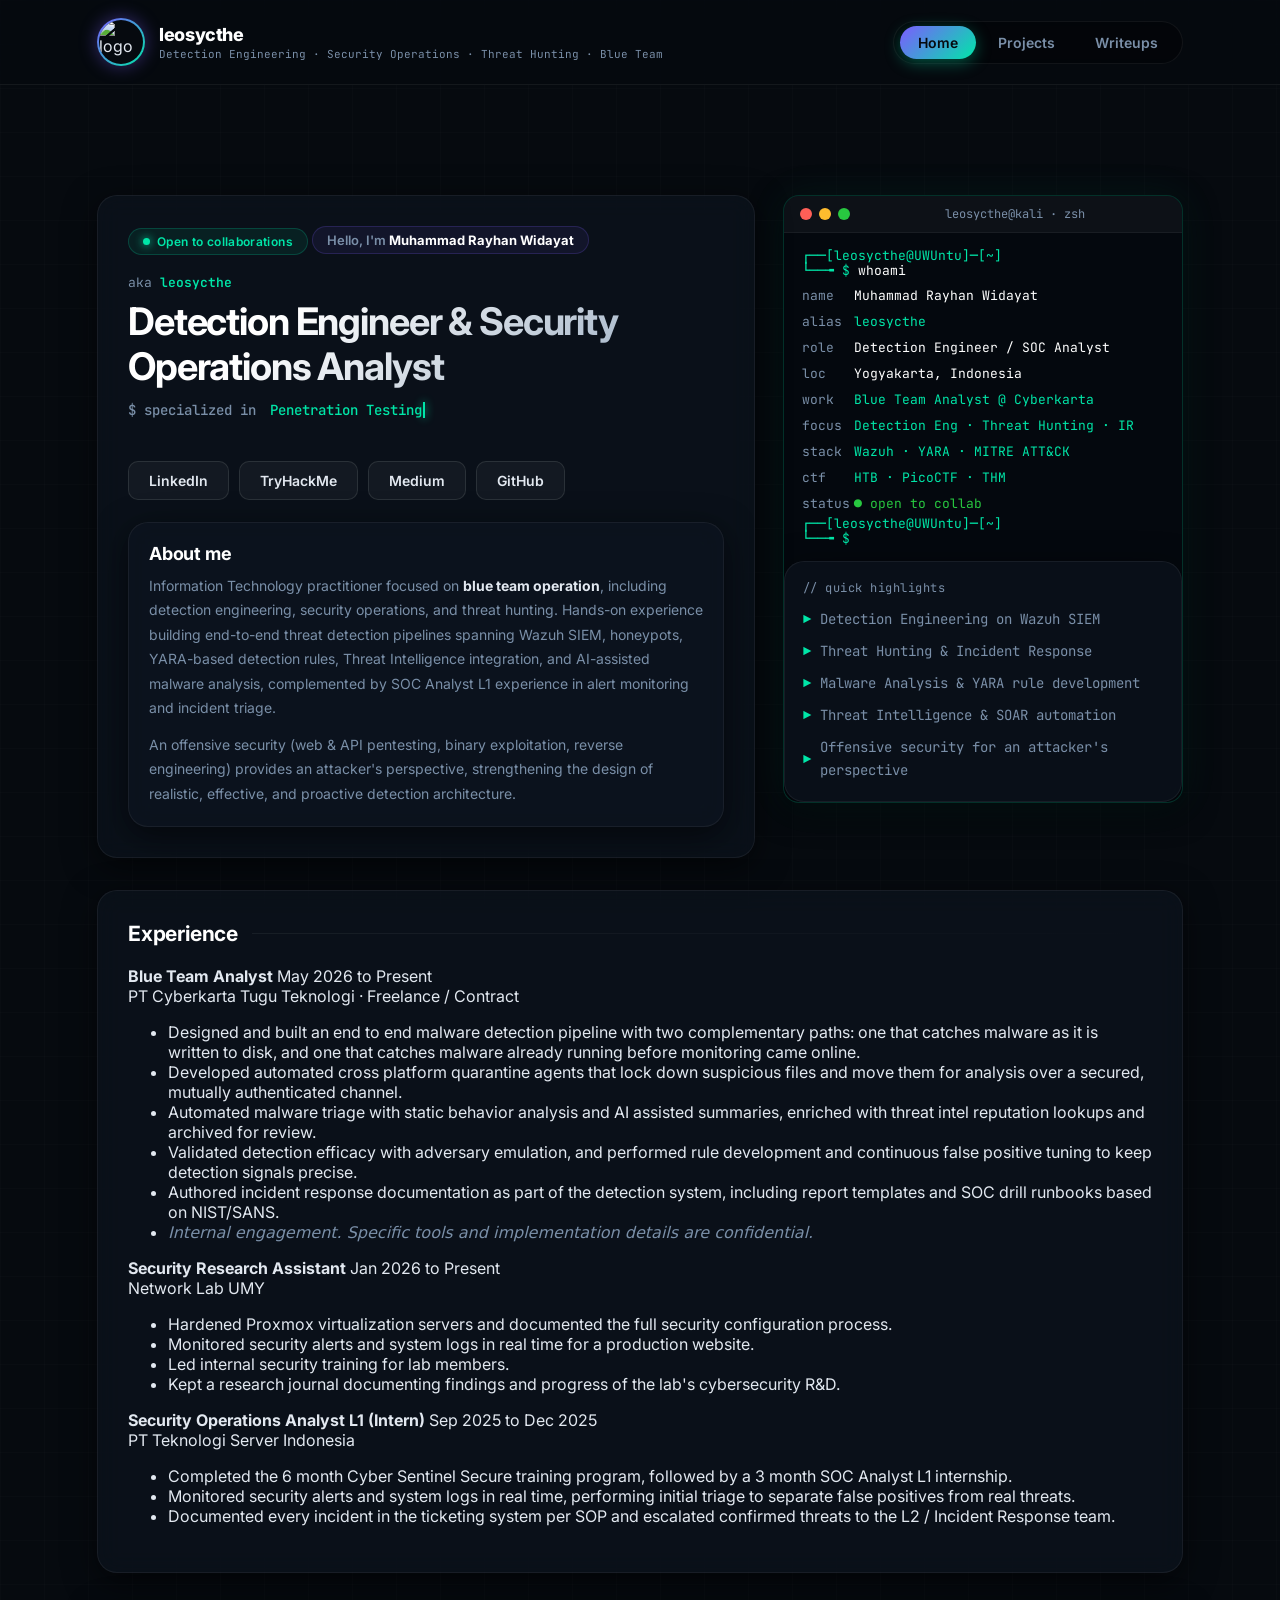
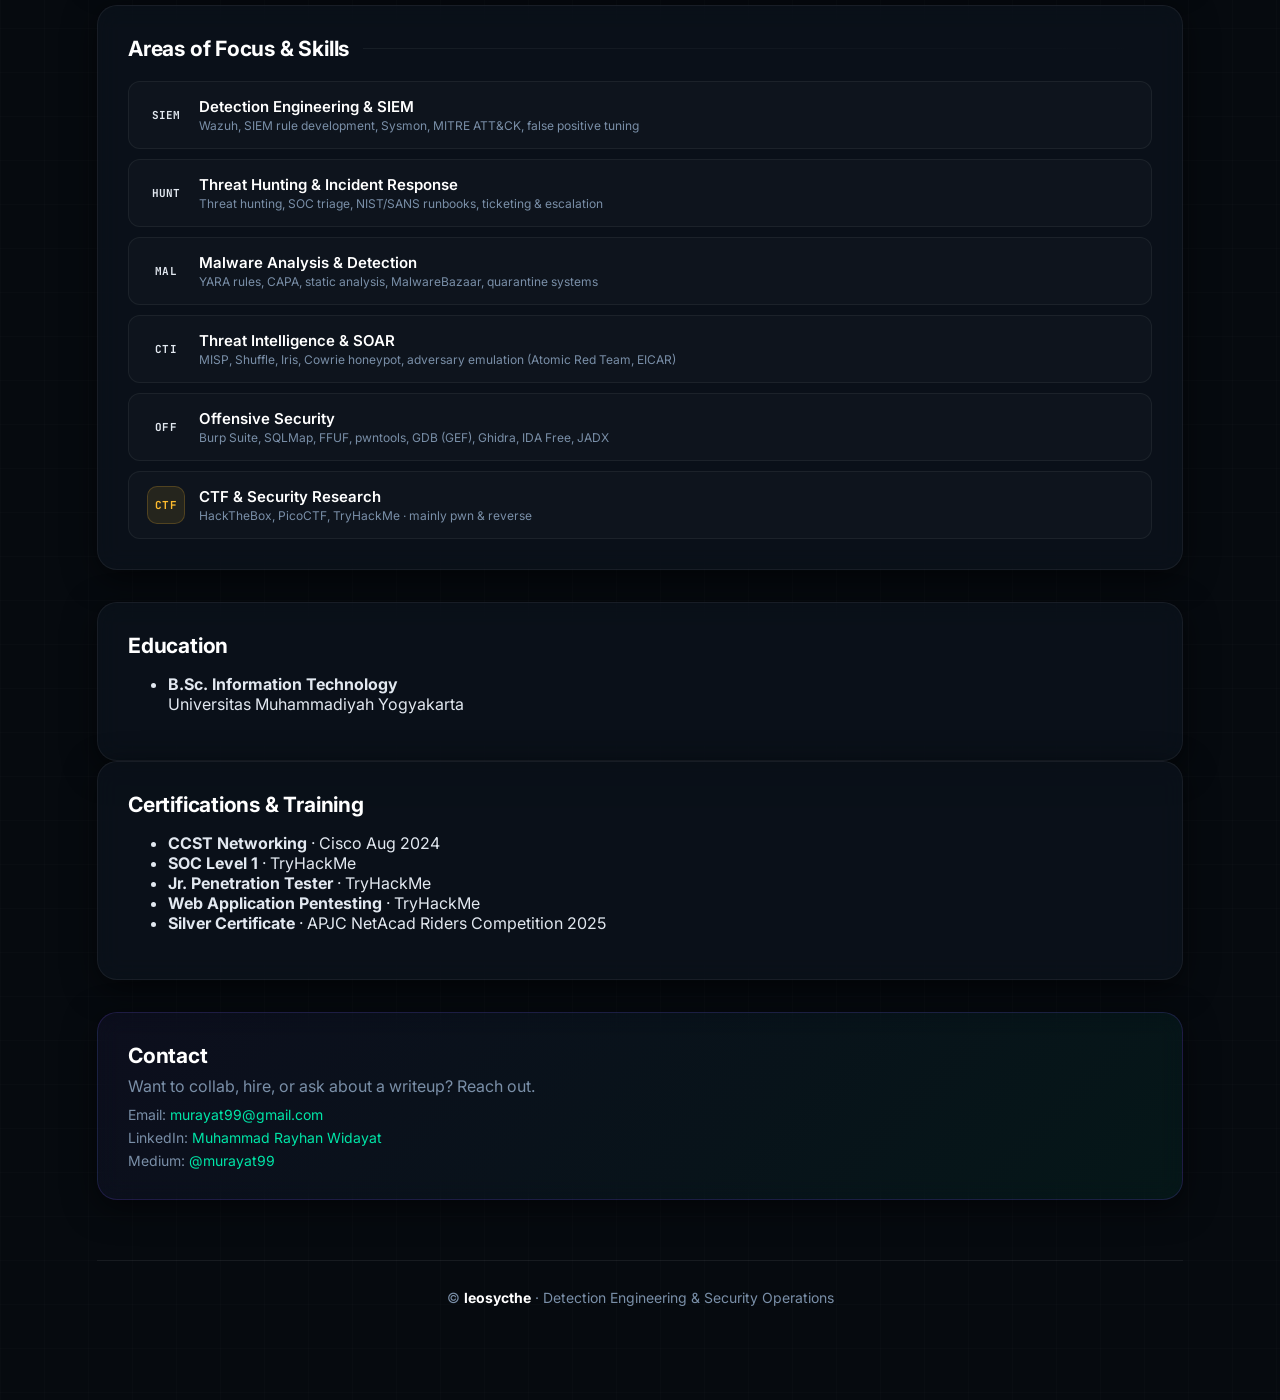
==== commit 33cc269d: "update" ====
--- a/index.html
+++ b/index.html
@@ -3,8 +3,9 @@
 <head>
   <meta charset="utf-8" />
   <meta name="viewport" content="width=device-width,initial-scale=1" />
-  <title>Muhammad Rayhan Widayat (leosycthe) — Offensive Security & Detection Engineering</title>
-  <meta name="description" content="Portfolio of Muhammad Rayhan Widayat, an IT student specializing in offensive security: web & API pentesting, binary exploitation (pwn), reverse engineering, and detection engineering with Wazuh SIEM." />
+  <meta name="google-site-verification" content="q5L4Cj-jUndufpBdkpaghLkzPTol6eTg-Ggub3JbVPE" />
+  <title>Muhammad Rayhan Widayat (leosycthe) · Detection Engineering & Security Operations</title>
+  <meta name="description" content="Portfolio of Muhammad Rayhan Widayat, a final year IT student focused on blue team: detection engineering, security operations, threat hunting, and incident response with Wazuh SIEM, YARA, and MITRE ATT&CK. Offensive security background informs realistic detection design." />
   <meta name="robots" content="index, follow" />
   <meta name="author" content="Muhammad Rayhan Widayat" />
   <link rel="canonical" href="https://leosycthe.github.io/" />
@@ -13,8 +14,8 @@
   <meta property="og:type" content="website" />
   <meta property="og:url" content="https://leosycthe.github.io/" />
   <meta property="og:site_name" content="leosycthe" />
-  <meta property="og:title" content="Muhammad Rayhan Widayat — Offensive Security Portfolio" />
-  <meta property="og:description" content="IT student focused on offensive security: web pentesting, binary exploitation, reverse engineering, and detection engineering. CTF player on HackTheBox & PicoCTF." />
+  <meta property="og:title" content="Muhammad Rayhan Widayat · Detection Engineering & Security Operations" />
+  <meta property="og:description" content="Final year IT student focused on blue team: detection engineering, security operations, threat hunting, and incident response. SOC Analyst experience, backed by an offensive security perspective." />
   <meta property="og:image" content="https://leosycthe.github.io/kanaderasio1.png" />
   <meta property="og:image:width" content="400" />
   <meta property="og:image:height" content="400" />
@@ -22,8 +23,8 @@
 
   <!-- Twitter Card -->
   <meta name="twitter:card" content="summary" />
-  <meta name="twitter:title" content="Muhammad Rayhan Widayat — Offensive Security Portfolio" />
-  <meta name="twitter:description" content="IT student focused on offensive security: web pentesting, binary exploitation, reverse engineering, and detection engineering." />
+  <meta name="twitter:title" content="Muhammad Rayhan Widayat · Detection Engineering & Security Operations" />
+  <meta name="twitter:description" content="Final year IT student focused on blue team: detection engineering, security operations, threat hunting, and incident response, backed by an offensive security perspective." />
   <meta name="twitter:image" content="https://leosycthe.github.io/kanaderasio1.png" />
 
   <!-- Fonts -->
@@ -53,15 +54,28 @@
     "url": "https://leosycthe.github.io/",
     "image": "https://leosycthe.github.io/kanaderasio1.png",
     "email": "murayat99@gmail.com",
-    "jobTitle": "Offensive Security Student",
-    "description": "Information Technology student specializing in web & API penetration testing, binary exploitation, reverse engineering, and detection engineering with Wazuh SIEM.",
+    "jobTitle": "Detection Engineer & Security Operations Analyst",
+    "description": "Final year Information Technology student specializing in blue team: detection engineering, security operations, threat hunting, incident response, and malware analysis with Wazuh SIEM, YARA, and the MITRE ATT&CK framework.",
+    "worksFor": {
+      "@type": "Organization",
+      "name": "PT Cyberkarta Tugu Teknologi"
+    },
+    "alumniOf": {
+      "@type": "CollegeOrUniversity",
+      "name": "Universitas Muhammadiyah Yogyakarta"
+    },
     "knowsAbout": [
-      "Web Penetration Testing",
-      "API Security",
-      "Binary Exploitation",
+      "Detection Engineering",
+      "SIEM (Wazuh)",
+      "Threat Hunting",
+      "Incident Response",
+      "Malware Analysis",
+      "YARA Rule Development",
+      "Cyber Threat Intelligence",
+      "Security Operations (SOC)",
+      "MITRE ATT&CK",
+      "Penetration Testing",
       "Reverse Engineering",
-      "Detection Engineering",
-      "SIEM",
       "Capture The Flag"
     ],
     "sameAs": [
@@ -83,7 +97,7 @@
           <div class="logo"><img src="kanaderasio1.png" alt="logo" class="logo-img"></div>
           <div class="brand-text">
             <div class="brand-name">leosycthe</div>
-            <div class="brand-desc">Offensive Security · Detection Engineering · Pwn · CTF</div>
+            <div class="brand-desc">Detection Engineering · Security Operations · Threat Hunting · Blue Team</div>
           </div>
         </div>
 
@@ -110,7 +124,7 @@
           <div style="font-size:13px;color:var(--muted);margin-top:3px;margin-bottom:2px;font-family:'JetBrains Mono',monospace">
             aka <span style="color:var(--accent-2);font-weight:600">leosycthe</span>
           </div>
-          <h1>Offensive Security Specialist &amp; Detection Engineer</h1>
+          <h1>Detection Engineer &amp; Security Operations Analyst</h1>
 
           <div class="typing-wrapper">
             <span class="typing-prefix">$ specialized in&nbsp;</span>
@@ -120,21 +134,24 @@
           <div class="cta">
             <a class="btn" href="https://www.linkedin.com/in/muhammad-rayhan-widayat/" target="_blank" rel="noopener">LinkedIn</a>
             <a class="btn" href="https://tryhackme.com/p/leosycthe" target="_blank" rel="noopener">TryHackMe</a>
-            <a class="btn" href="https://play.picoctf.org/users/leosycthe" target="_blank" rel="noopener">PicoCTF</a>
-            <a class="btn" href="https://github.com/muhammadrayhanwidayat" target="_blank" rel="noopener">GitHub</a>
+            <a class="btn" href="https://medium.com/@murayat99" target="_blank" rel="noopener">Medium</a>
+            <a class="btn" href="https://github.com/leosycthe" target="_blank" rel="noopener">GitHub</a>
           </div>
 
           <section id="about" style="margin-top:22px">
             <div class="card" style="padding:20px">
               <h3 style="margin:0 0 10px;font-size:18px">About me</h3>
               <p style="margin:0;color:var(--muted);line-height:1.75;font-size:14px">
-                I am an Information Technology student with a primary focus on offensive security.
-                My interests and expertise include penetration testing, binary exploitation (pwn), and reverse engineering.
+                Information Technology practitioner focused on <strong style="color:var(--text)">blue team operation</strong>,
+                including detection engineering, security operations, and threat hunting. 
+                Hands-on experience building end-to-end threat detection pipelines spanning Wazuh SIEM, honeypots, 
+                YARA-based detection rules, Threat Intelligence integration, and AI-assisted malware analysis, 
+                complemented by SOC Analyst L1 experience in alert monitoring and incident triage.
               </p>
               <p style="margin:12px 0 0;color:var(--muted);line-height:1.75;font-size:14px">
-                In addition to offensive security, I also have experience in defensive security and detection engineering,
-                allowing me to understand attacks from both attacker and defender perspectives.
-                I am familiar with Wazuh SIEM, log analysis, rule creation, and threat detection.
+                An offensive security (web &amp; API pentesting, binary exploitation, reverse engineering)
+                provides an attacker's perspective, strengthening the design of realistic, effective, 
+                and proactive detection architecture.
               </p>
             </div>
           </section>
@@ -149,24 +166,35 @@
               <span class="tdot tdot-red"></span>
               <span class="tdot tdot-yellow"></span>
               <span class="tdot tdot-green"></span>
-              <span class="terminal-title">leosycthe@kali — zsh</span>
+              <span class="terminal-title">leosycthe@kali · zsh</span>
             </div>
             <div class="terminal-body">
-              <div><span class="t-prompt">┌──[leosycthe@kali]─[~]</span></div>
-              <div><span class="t-prompt">└──╼ $ </span><span class="t-cmd">whoami</span></div>
+              <div style="display: flex; flex-direction: column; line-height: 1;">
+                <span class="t-prompt" style="display: block;">┌──[leosycthe@UWUntu]─[~]</span>
+                <div style="display: flex; align-items: center; margin-top: 2px;">
+                  <span class="t-prompt">└──╼ $&nbsp;</span>
+                  <span class="t-cmd">whoami</span>
+                </div>
+              </div>
+              
               <div style="margin-top:6px">
                 <div class="t-line"><span class="t-key">name  </span><span class="t-val-w">Muhammad Rayhan Widayat</span></div>
                 <div class="t-line"><span class="t-key">alias </span><span class="t-val">leosycthe</span></div>
-                <div class="t-line"><span class="t-key">role  </span><span class="t-val-w">Offensive Security Student</span></div>
-                <div class="t-line"><span class="t-key">loc   </span><span class="t-val-w">Indonesia</span></div>
-                <div class="t-line"><span class="t-key">focus </span><span class="t-val">Pwn · RE · Web Pentest</span></div>
-                <div class="t-line"><span class="t-key">siem  </span><span class="t-val">Wazuh · Detection Eng.</span></div>
+                <div class="t-line"><span class="t-key">role  </span><span class="t-val-w">Detection Engineer / SOC Analyst</span></div>
+                <div class="t-line"><span class="t-key">loc   </span><span class="t-val-w">Yogyakarta, Indonesia</span></div>
+                <div class="t-line"><span class="t-key">work  </span><span class="t-val">Blue Team Analyst @ Cyberkarta</span></div>
+                <div class="t-line"><span class="t-key">focus </span><span class="t-val">Detection Eng · Threat Hunting · IR</span></div>
+                <div class="t-line"><span class="t-key">stack </span><span class="t-val">Wazuh · YARA · MITRE ATT&amp;CK</span></div>
                 <div class="t-line"><span class="t-key">ctf   </span><span class="t-val">HTB · PicoCTF · THM</span></div>
                 <div class="t-line"><span class="t-key">status</span><span class="t-ok">● open to collab</span></div>
               </div>
-              <div style="margin-top:8px">
-                <span class="t-prompt">└──╼ $ </span><span class="cursor" style="background:var(--accent-2);box-shadow:none"></span>
-              </div>
+
+              <div style="display: flex; flex-direction: column; line-height: 1;">
+                <span class="t-prompt" style="display: block;">┌──[leosycthe@UWUntu]─[~]</span>
+                <div style="display: flex; align-items: center; margin-top: 2px;">
+                  <span class="t-prompt">└──╼ $&nbsp;</span>
+                  <span class="t-cmd"></span>
+                </div>
             </div>
           </div>
 
@@ -176,68 +204,132 @@
             <div style="display:grid;gap:9px">
               <div class="small" style="display:flex;align-items:center;gap:9px">
                 <span style="color:var(--accent-2);font-family:monospace;font-weight:700">&#x25BA;</span>
-                Web &amp; API Penetration Testing
+                Detection Engineering on Wazuh SIEM
               </div>
               <div class="small" style="display:flex;align-items:center;gap:9px">
                 <span style="color:var(--accent-2);font-family:monospace;font-weight:700">&#x25BA;</span>
-                Binary Exploitation (CTFs, exploit dev)
+                Threat Hunting &amp; Incident Response
               </div>
               <div class="small" style="display:flex;align-items:center;gap:9px">
                 <span style="color:var(--accent-2);font-family:monospace;font-weight:700">&#x25BA;</span>
-                Reverse Engineering (x86/x64, malware)
+                Malware Analysis &amp; YARA rule development
               </div>
               <div class="small" style="display:flex;align-items:center;gap:9px">
                 <span style="color:var(--accent-2);font-family:monospace;font-weight:700">&#x25BA;</span>
-                Detection Engineering &amp; SIEM
+                Threat Intelligence &amp; SOAR automation
               </div>
               <div class="small" style="display:flex;align-items:center;gap:9px">
                 <span style="color:var(--accent-2);font-family:monospace;font-weight:700">&#x25BA;</span>
-                CTF &amp; Security Research
+                Offensive security for an attacker's perspective
               </div>
             </div>
           </div>
 
         </aside>
+      </section>
+
+      <!-- Experience -->
+      <section id="experience" style="margin-top:32px" class="reveal">
+        <div class="card">
+          <div class="section-header">
+            <h3>Experience</h3>
+            <div class="section-line"></div>
+          </div>
+          <div class="timeline">
+
+            <div class="job">
+              <div class="job-head">
+                <strong>Blue Team Analyst</strong>
+                <span class="job-date">May 2026 to Present</span>
+              </div>
+              <div class="job-org">PT Cyberkarta Tugu Teknologi · Freelance / Contract</div>
+              <ul class="job-points">
+                <li>Designed and built an end to end malware detection pipeline with two complementary paths: one that catches malware as it is written to disk, and one that catches malware already running before monitoring came online.</li>
+                <li>Developed automated cross platform quarantine agents that lock down suspicious files and move them for analysis over a secured, mutually authenticated channel.</li>
+                <li>Automated malware triage with static behavior analysis and AI assisted summaries, enriched with threat intel reputation lookups and archived for review.</li>
+                <li>Validated detection efficacy with adversary emulation, and performed rule development and continuous false positive tuning to keep detection signals precise.</li>
+                <li>Authored incident response documentation as part of the detection system, including report templates and SOC drill runbooks based on NIST/SANS.</li>
+                <li><em style="color:var(--muted)">Internal engagement. Specific tools and implementation details are confidential.</em></li>
+              </ul>
+            </div>
+
+            <div class="job">
+              <div class="job-head">
+                <strong>Security Research Assistant</strong>
+                <span class="job-date">Jan 2026 to Present</span>
+              </div>
+              <div class="job-org">Network Lab UMY</div>
+              <ul class="job-points">
+                <li>Hardened Proxmox virtualization servers and documented the full security configuration process.</li>
+                <li>Monitored security alerts and system logs in real time for a production website.</li>
+                <li>Led internal security training for lab members.</li>
+                <li>Kept a research journal documenting findings and progress of the lab's cybersecurity R&amp;D.</li>
+              </ul>
+            </div>
+
+            <div class="job">
+              <div class="job-head">
+                <strong>Security Operations Analyst L1 (Intern)</strong>
+                <span class="job-date">Sep 2025 to Dec 2025</span>
+              </div>
+              <div class="job-org">PT Teknologi Server Indonesia</div>
+              <ul class="job-points">
+                <li>Completed the 6 month Cyber Sentinel Secure training program, followed by a 3 month SOC Analyst L1 internship.</li>
+                <li>Monitored security alerts and system logs in real time, performing initial triage to separate false positives from real threats.</li>
+                <li>Documented every incident in the ticketing system per SOP and escalated confirmed threats to the L2 / Incident Response team.</li>
+              </ul>
+            </div>
+
+          </div>
+        </div>
       </section>
 
       <!-- Skills -->
       <section id="skills" style="margin-top:32px" class="reveal">
         <div class="card">
           <div class="section-header">
-            <h3>Areas of Interest &amp; Skills</h3>
+            <h3>Areas of Focus &amp; Skills</h3>
             <div class="section-line"></div>
           </div>
           <div class="skills-list">
 
             <div class="skill">
-              <div class="skill-cat web">WEB</div>
-              <div class="skill-info">
-                <strong>Web &amp; API Penetration Testing</strong>
-                <div class="skill-tools">Burp Suite, OWASP methodology, SQLMap, FFUF</div>
-              </div>
-            </div>
-
-            <div class="skill">
-              <div class="skill-cat pwn">PWN</div>
-              <div class="skill-info">
-                <strong>Binary Exploitation</strong>
-                <div class="skill-tools">GDB (GEF), pwntools, ret2libc, ROP</div>
-              </div>
-            </div>
-
-            <div class="skill">
-              <div class="skill-cat re">RE</div>
-              <div class="skill-info">
-                <strong>Reverse Engineering</strong>
-                <div class="skill-tools">Ghidra, IDA Free, x86/x64 assembly, JADX, Capa</div>
-              </div>
-            </div>
-
-            <div class="skill">
-              <div class="skill-cat siem">SIEM</div>
+              <div class="skill-cat blue">SIEM</div>
               <div class="skill-info">
                 <strong>Detection Engineering &amp; SIEM</strong>
-                <div class="skill-tools">Wazuh, Shuffle, MISP, Iris, log analysis, rule tuning</div>
+                <div class="skill-tools">Wazuh, SIEM rule development, Sysmon, MITRE ATT&amp;CK, false positive tuning</div>
+              </div>
+            </div>
+
+            <div class="skill">
+              <div class="skill-cat hunt">HUNT</div>
+              <div class="skill-info">
+                <strong>Threat Hunting &amp; Incident Response</strong>
+                <div class="skill-tools">Threat hunting, SOC triage, NIST/SANS runbooks, ticketing &amp; escalation</div>
+              </div>
+            </div>
+
+            <div class="skill">
+              <div class="skill-cat mal">MAL</div>
+              <div class="skill-info">
+                <strong>Malware Analysis &amp; Detection</strong>
+                <div class="skill-tools">YARA rules, CAPA, static analysis, MalwareBazaar, quarantine systems</div>
+              </div>
+            </div>
+
+            <div class="skill">
+              <div class="skill-cat cti">CTI</div>
+              <div class="skill-info">
+                <strong>Threat Intelligence &amp; SOAR</strong>
+                <div class="skill-tools">MISP, Shuffle, Iris, Cowrie honeypot, adversary emulation (Atomic Red Team, EICAR)</div>
+              </div>
+            </div>
+
+            <div class="skill">
+              <div class="skill-cat off">OFF</div>
+              <div class="skill-info">
+                <strong>Offensive Security</strong>
+                <div class="skill-tools">Burp Suite, SQLMap, FFUF, pwntools, GDB (GEF), Ghidra, IDA Free, JADX</div>
               </div>
             </div>
 
@@ -245,10 +337,36 @@
               <div class="skill-cat ctf">CTF</div>
               <div class="skill-info">
                 <strong>CTF &amp; Security Research</strong>
-                <div class="skill-tools">HackTheBox, PicoCTF, TryHackMe mainly pwn &amp; reverse</div>
-              </div>
-            </div>
-
+                <div class="skill-tools">HackTheBox, PicoCTF, TryHackMe &middot; mainly pwn &amp; reverse</div>
+              </div>
+            </div>
+
+          </div>
+        </div>
+      </section>
+
+      <!-- Education & certifications -->
+      <section id="education" style="margin-top:32px" class="reveal">
+        <div class="info-grid">
+          <div class="card">
+            <h3 style="margin:0">Education</h3>
+            <ul class="info-list">
+              <li>
+                <strong>B.Sc. Information Technology</strong><br>
+                Universitas Muhammadiyah Yogyakarta<br>
+                <!--<span class="info-meta">GPA 3.78 / 4.00</span> -->
+              </li>
+            </ul>
+          </div>
+          <div class="card">
+            <h3 style="margin:0">Certifications &amp; Training</h3>
+            <ul class="info-list">
+              <li><strong>CCST Networking</strong> &middot; Cisco <span class="info-meta">Aug 2024</span></li>
+              <li><strong>SOC Level 1</strong> &middot; TryHackMe</li>
+              <li><strong>Jr. Penetration Tester</strong> &middot; TryHackMe</li>
+              <li><strong>Web Application Pentesting</strong> &middot; TryHackMe</li>
+              <li><strong>Silver Certificate</strong> &middot; APJC NetAcad Riders Competition 2025</li>
+            </ul>
           </div>
         </div>
       </section>
@@ -263,7 +381,7 @@
               Email: <a href="mailto:murayat99@gmail.com">murayat99@gmail.com</a>
             </div>
             <div style="margin-top:6px;color:var(--muted);font-size:14px">
-              LinkedIn: <a href="https://www.linkedin.com/in/muhammad-rayhan-widayat/" target="_blank" rel="noopener">muhammad-rayhan-widayat</a>
+              LinkedIn: <a href="https://www.linkedin.com/in/muhammad-rayhan-widayat/" target="_blank" rel="noopener">Muhammad Rayhan Widayat</a>
             </div>
             <div style="margin-top:6px;color:var(--muted);font-size:14px">
               Medium: <a href="https://medium.com/@murayat99" target="_blank" rel="noopener">@murayat99</a>
@@ -274,7 +392,7 @@
 
       <footer>
         <div class="links">
-          <div>&copy; <strong>leosycthe</strong> &mdash; Offensive Security</div>
+          <div>&copy; <strong>leosycthe</strong> &middot; Detection Engineering &amp; Security Operations</div>
         </div>
       </footer>
 
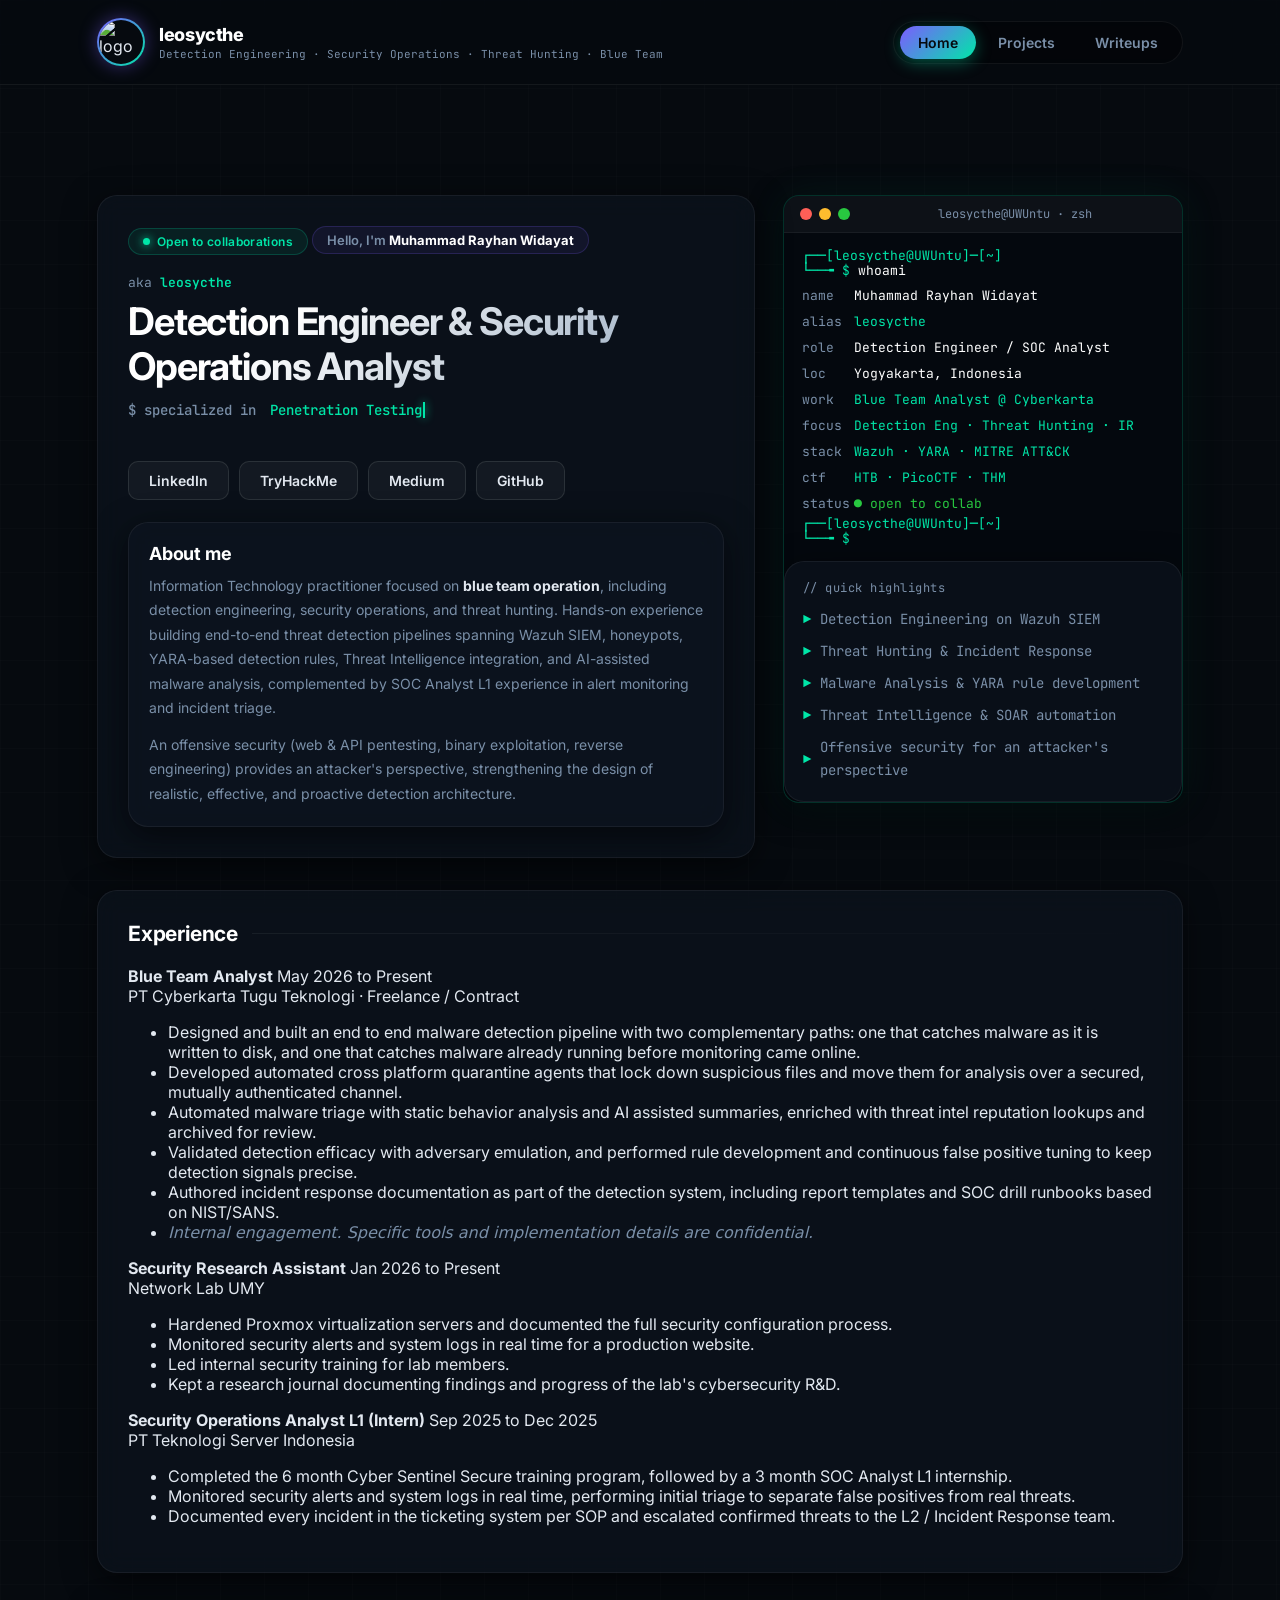
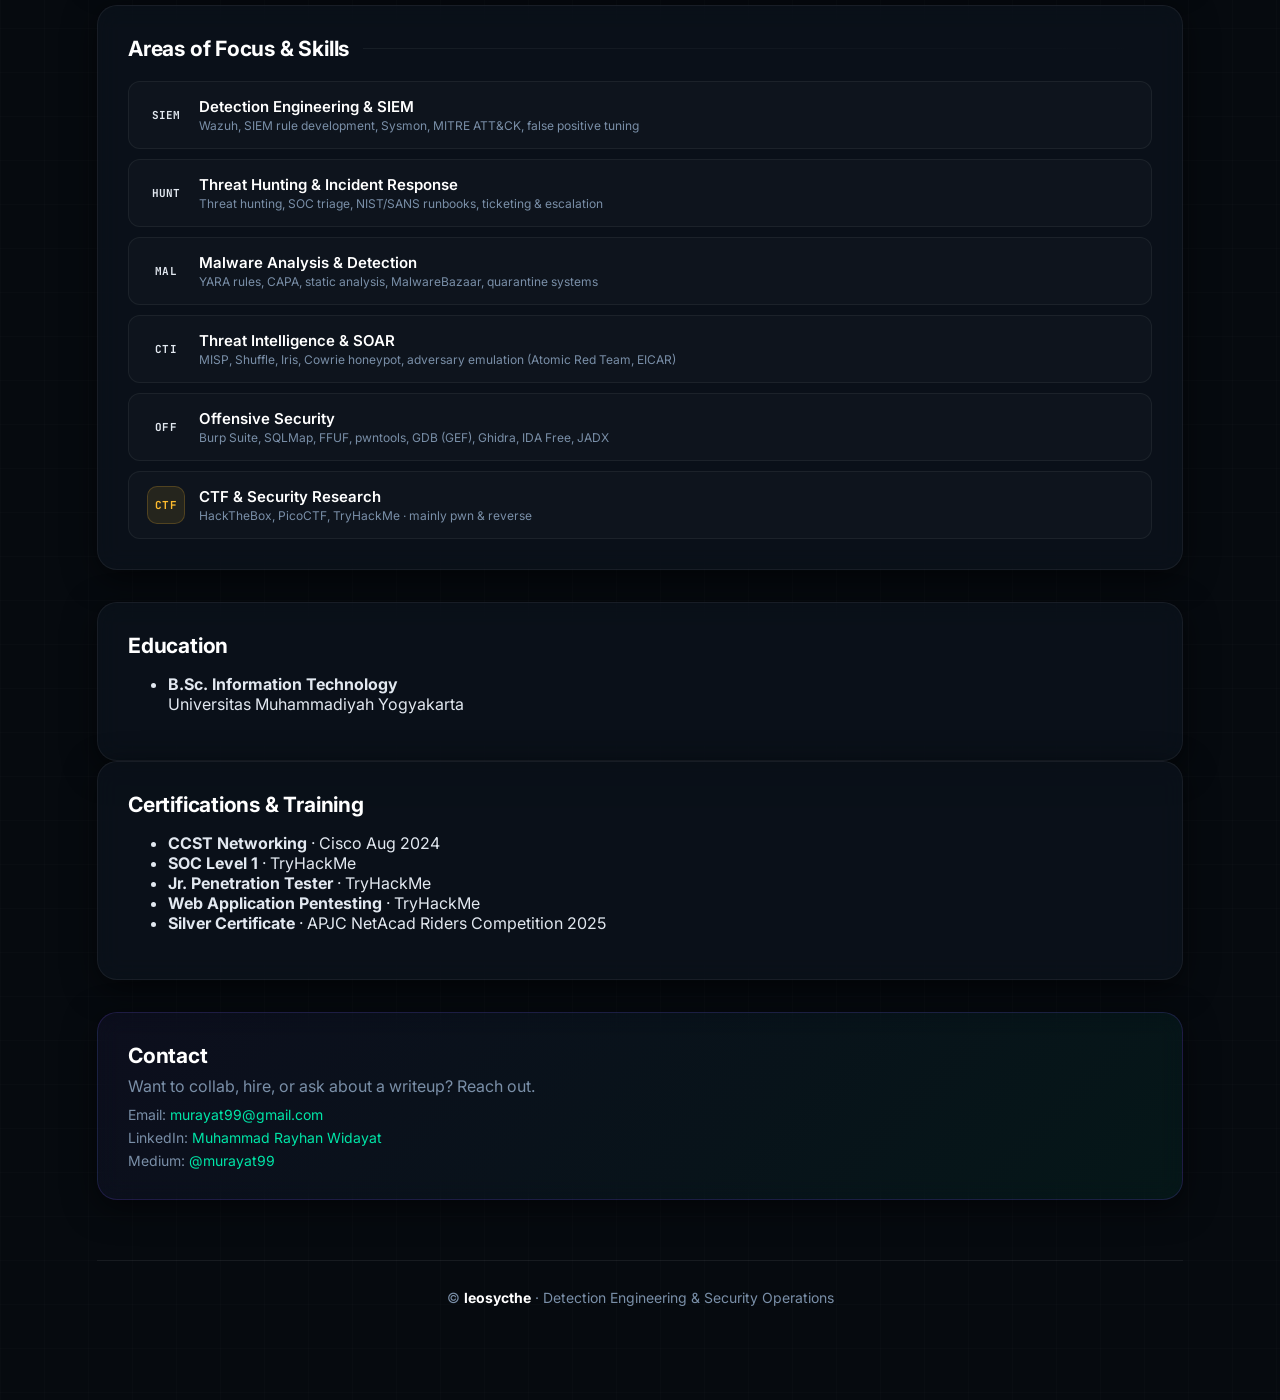
==== commit d5edbea3: "I user UWUntu btw" ====
--- a/index.html
+++ b/index.html
@@ -166,7 +166,7 @@
               <span class="tdot tdot-red"></span>
               <span class="tdot tdot-yellow"></span>
               <span class="tdot tdot-green"></span>
-              <span class="terminal-title">leosycthe@kali · zsh</span>
+              <span class="terminal-title">leosycthe@UWUntu · zsh</span>
             </div>
             <div class="terminal-body">
               <div style="display: flex; flex-direction: column; line-height: 1;">
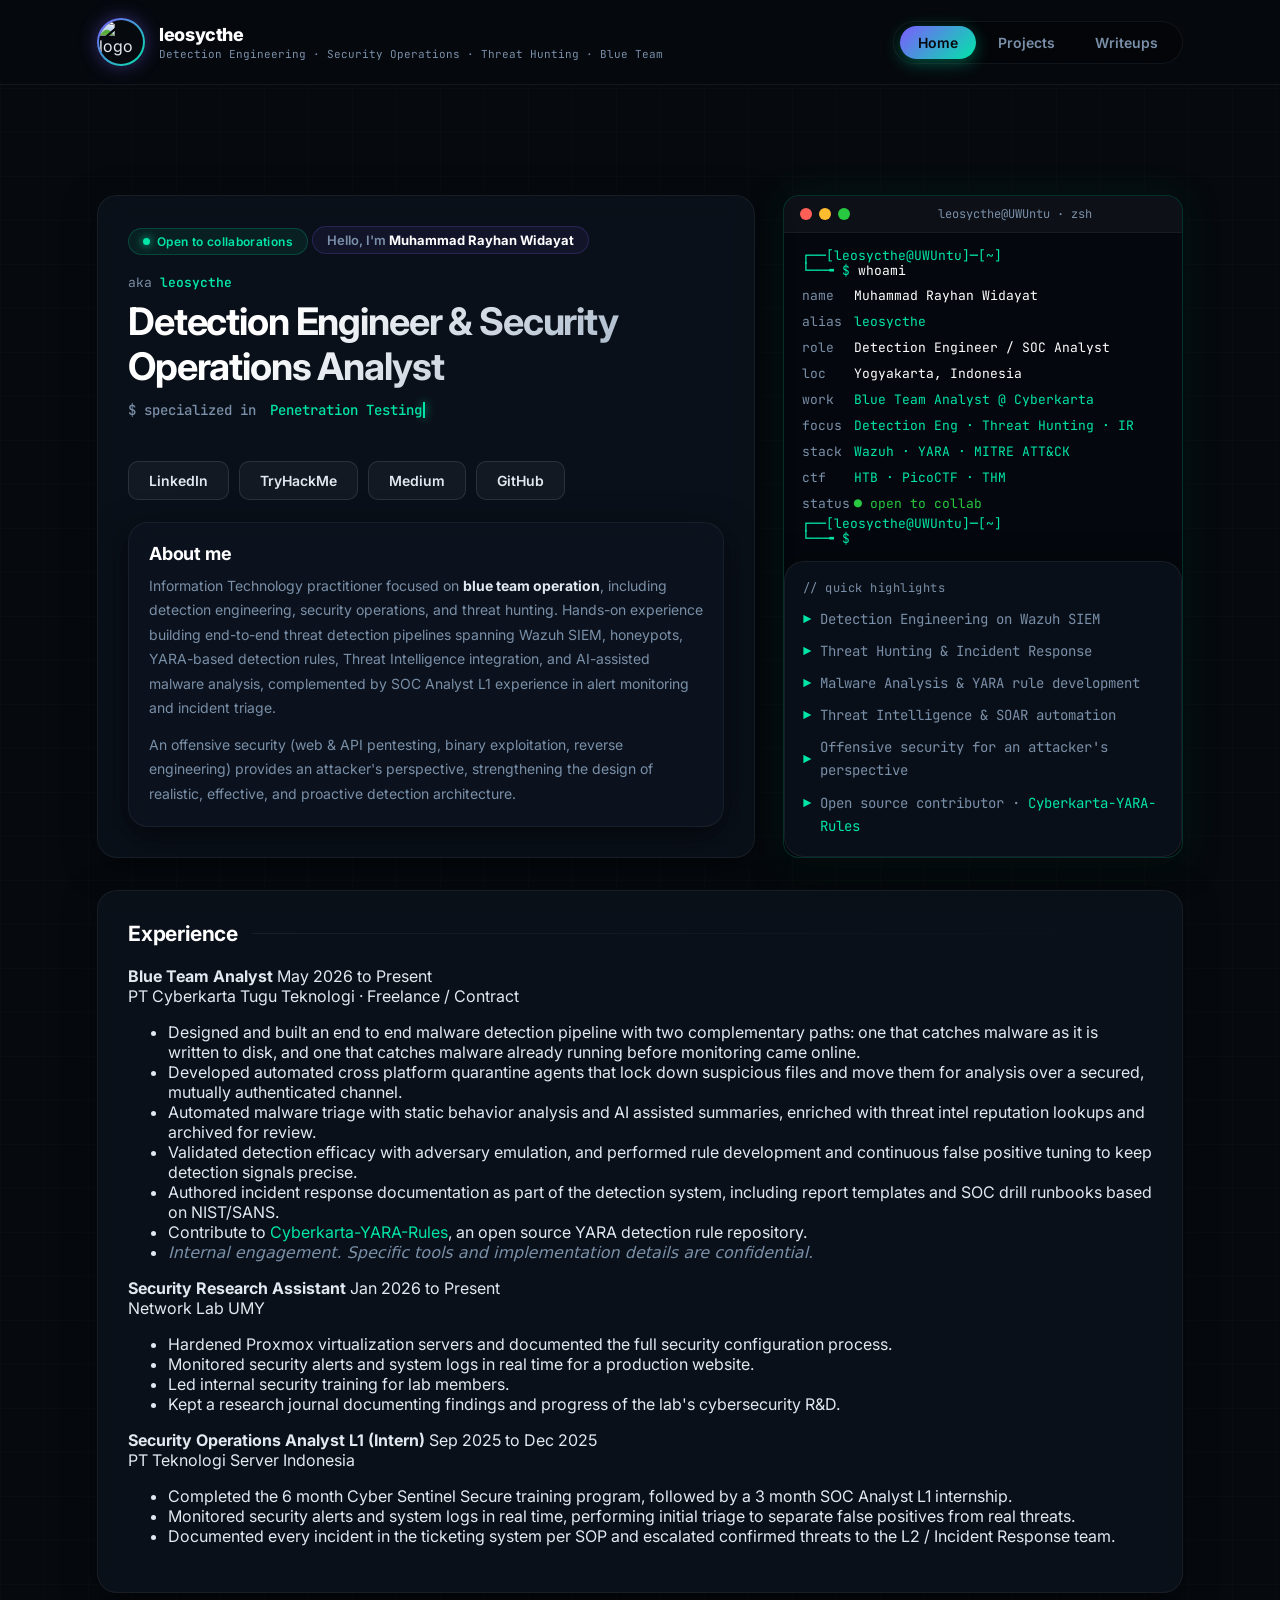
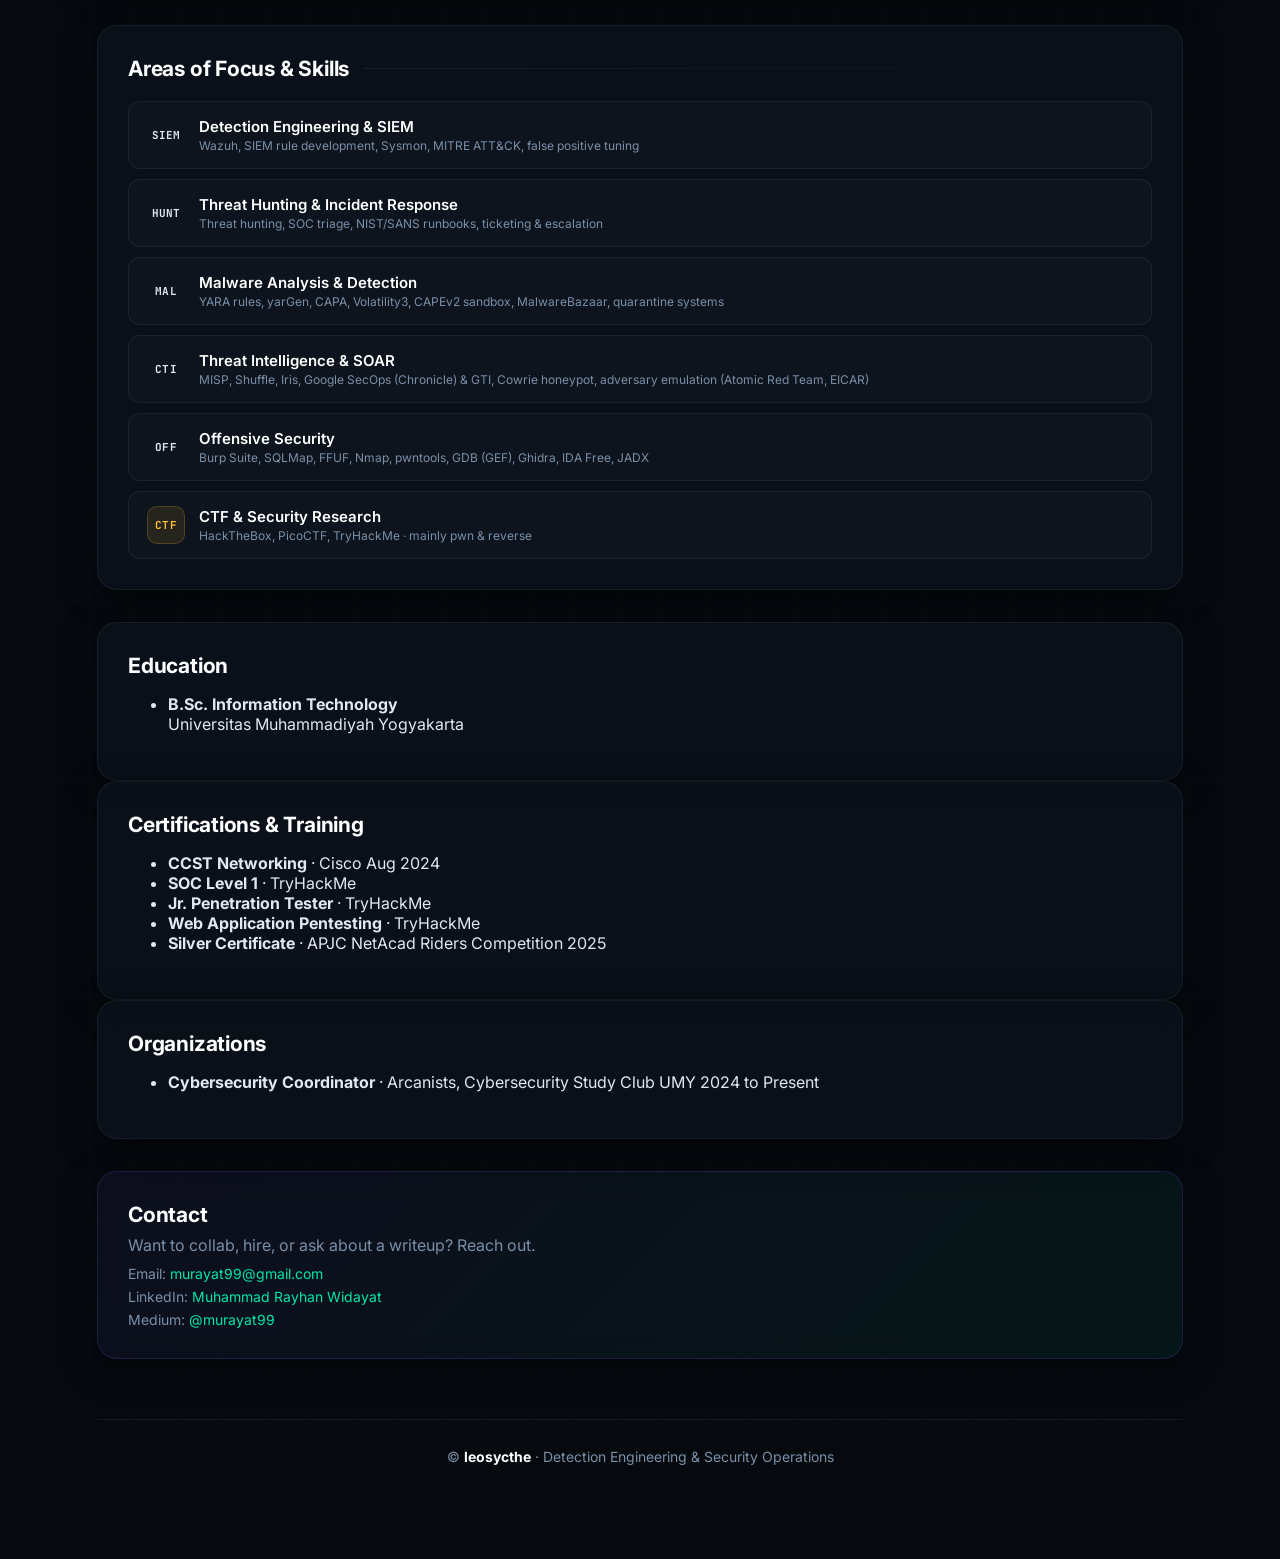
==== commit 369b6458: "update" ====
--- a/index.html
+++ b/index.html
@@ -71,6 +71,8 @@
       "Incident Response",
       "Malware Analysis",
       "YARA Rule Development",
+      "Open Source Security Tooling",
+      "Memory Forensics",
       "Cyber Threat Intelligence",
       "Security Operations (SOC)",
       "MITRE ATT&CK",
@@ -222,6 +224,10 @@
                 <span style="color:var(--accent-2);font-family:monospace;font-weight:700">&#x25BA;</span>
                 Offensive security for an attacker's perspective
               </div>
+              <div class="small" style="display:flex;align-items:flex-start;gap:9px">
+                <span style="color:var(--accent-2);font-family:monospace;font-weight:700">&#x25BA;</span>
+                <span>Open source contributor &middot; <a href="https://github.com/cyberkarta/Cyberkarta-YARA-Rules" target="_blank" rel="noopener">Cyberkarta-YARA-Rules</a></span>
+              </div>
             </div>
           </div>
 
@@ -249,6 +255,7 @@
                 <li>Automated malware triage with static behavior analysis and AI assisted summaries, enriched with threat intel reputation lookups and archived for review.</li>
                 <li>Validated detection efficacy with adversary emulation, and performed rule development and continuous false positive tuning to keep detection signals precise.</li>
                 <li>Authored incident response documentation as part of the detection system, including report templates and SOC drill runbooks based on NIST/SANS.</li>
+                <li>Contribute to <a href="https://github.com/cyberkarta/Cyberkarta-YARA-Rules" target="_blank" rel="noopener">Cyberkarta-YARA-Rules</a>, an open source YARA detection rule repository.</li>
                 <li><em style="color:var(--muted)">Internal engagement. Specific tools and implementation details are confidential.</em></li>
               </ul>
             </div>
@@ -313,7 +320,7 @@
               <div class="skill-cat mal">MAL</div>
               <div class="skill-info">
                 <strong>Malware Analysis &amp; Detection</strong>
-                <div class="skill-tools">YARA rules, CAPA, static analysis, MalwareBazaar, quarantine systems</div>
+                <div class="skill-tools">YARA rules, yarGen, CAPA, Volatility3, CAPEv2 sandbox, MalwareBazaar, quarantine systems</div>
               </div>
             </div>
 
@@ -321,7 +328,7 @@
               <div class="skill-cat cti">CTI</div>
               <div class="skill-info">
                 <strong>Threat Intelligence &amp; SOAR</strong>
-                <div class="skill-tools">MISP, Shuffle, Iris, Cowrie honeypot, adversary emulation (Atomic Red Team, EICAR)</div>
+                <div class="skill-tools">MISP, Shuffle, Iris, Google SecOps (Chronicle) &amp; GTI, Cowrie honeypot, adversary emulation (Atomic Red Team, EICAR)</div>
               </div>
             </div>
 
@@ -329,7 +336,7 @@
               <div class="skill-cat off">OFF</div>
               <div class="skill-info">
                 <strong>Offensive Security</strong>
-                <div class="skill-tools">Burp Suite, SQLMap, FFUF, pwntools, GDB (GEF), Ghidra, IDA Free, JADX</div>
+                <div class="skill-tools">Burp Suite, SQLMap, FFUF, Nmap, pwntools, GDB (GEF), Ghidra, IDA Free, JADX</div>
               </div>
             </div>
 
@@ -366,6 +373,15 @@
               <li><strong>Jr. Penetration Tester</strong> &middot; TryHackMe</li>
               <li><strong>Web Application Pentesting</strong> &middot; TryHackMe</li>
               <li><strong>Silver Certificate</strong> &middot; APJC NetAcad Riders Competition 2025</li>
+            </ul>
+          </div>
+          <div class="card">
+            <h3 style="margin:0">Organizations</h3>
+            <ul class="info-list">
+              <li>
+                <strong>Cybersecurity Coordinator</strong> &middot; Arcanists, Cybersecurity Study Club UMY
+                <span class="info-meta">2024 to Present</span>
+              </li>
             </ul>
           </div>
         </div>
